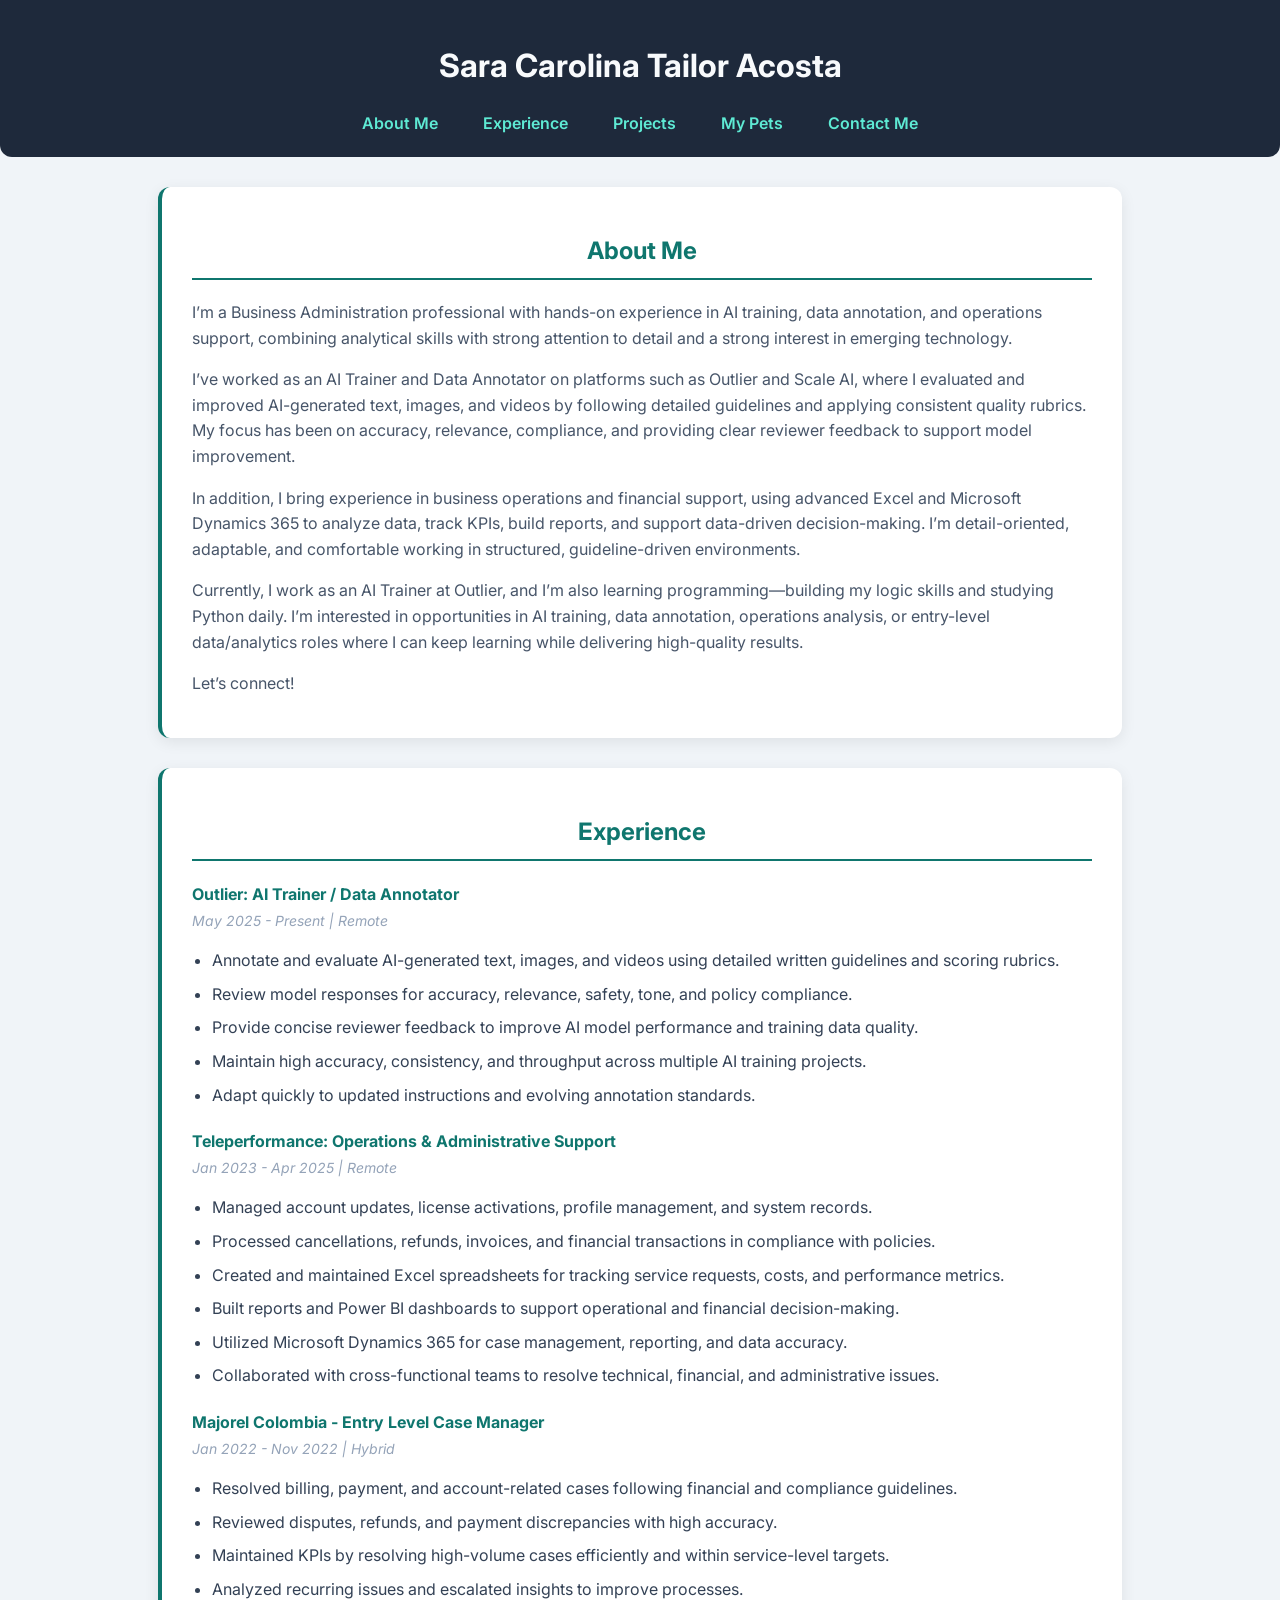
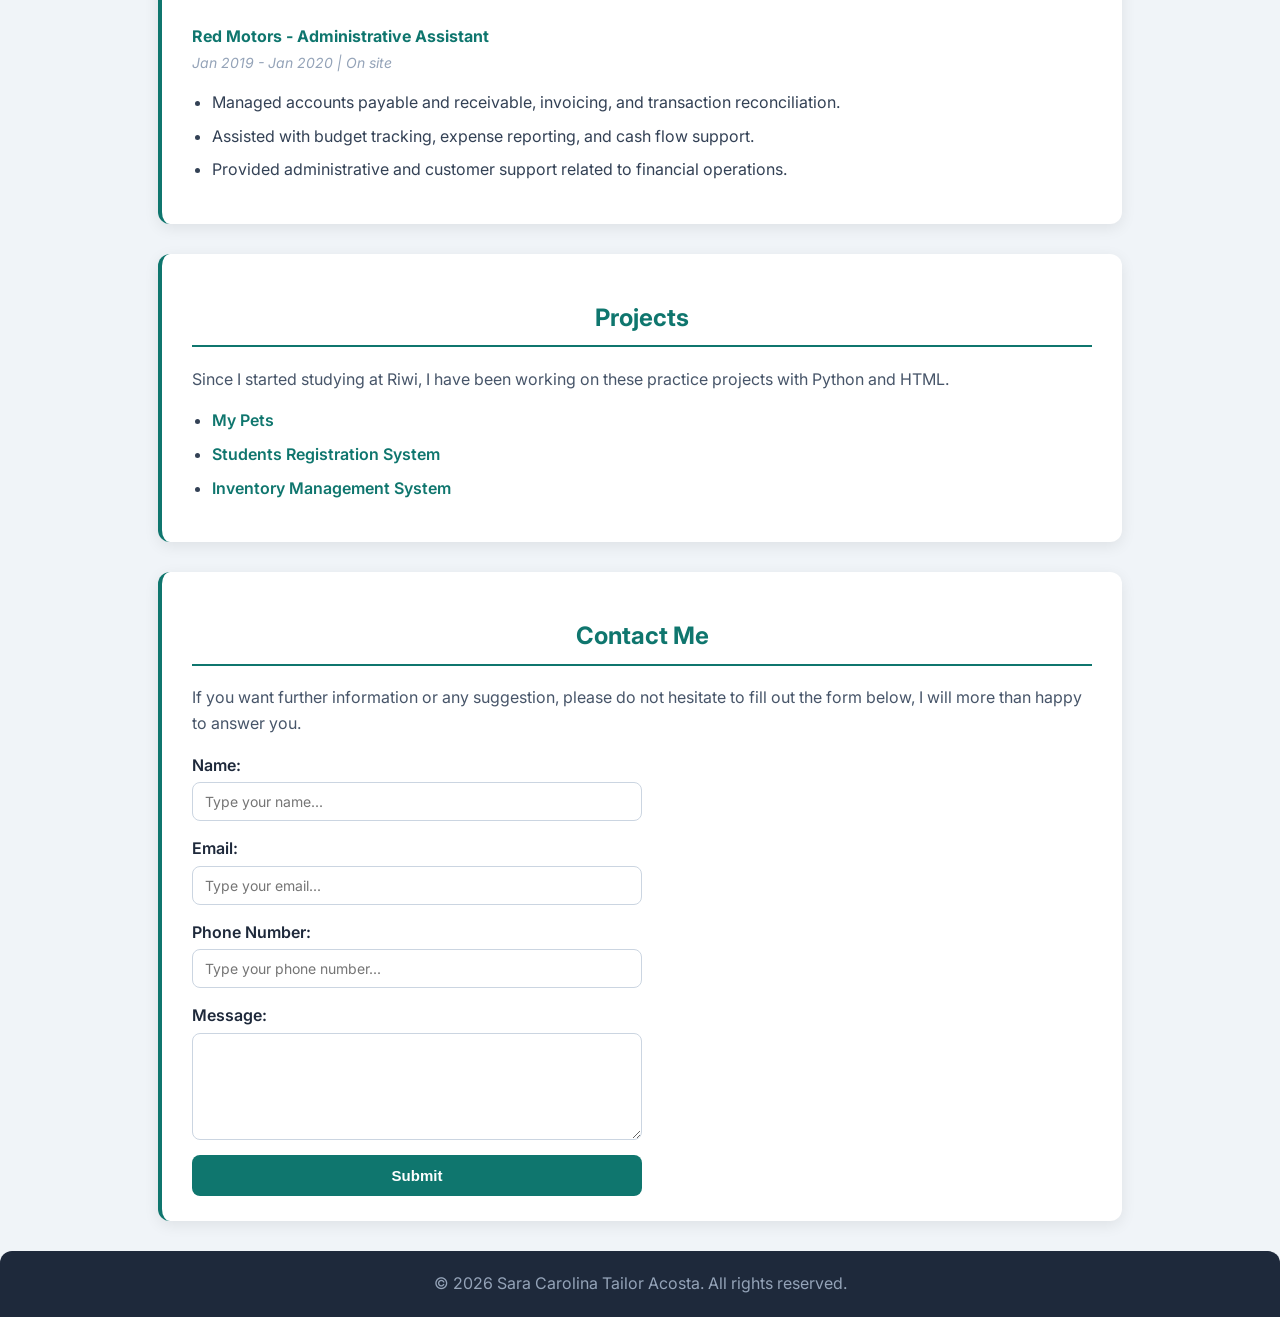
==== index.html @ bfde4bfb "Merge branch 'main' of https://github.com/SaraTailorA/portafolio" ====
<!doctype html>
<html lang="en">
  <head>
    <meta charset="UTF-8" />
    <meta name="viewport" content="width=device-width, initial-scale=1.0" />
    <title>Personal Profile</title>
    <link rel="stylesheet" href="styles.css" />
    <link rel="preconnect" href="https://fonts.googleapis.com">
<link rel="preconnect" href="https://fonts.gstatic.com" crossorigin>
<link href="https://fonts.googleapis.com/css2?family=Inter:ital,opsz,wght@0,14..32,100..900;1,14..32,100..900&display=swap" rel="stylesheet">
  </head>
  <body>
    <header>
        <h1> 
        Sara Carolina Tailor Acosta    
        </h1>
        <nav>
            <ul> 
                <li><a href="#aboutme"> About Me </a></li>
                <li><a href="#experience">Experience</a></li>
                <li><a href="#projects"> Projects </a></li>
                <li><a href="mascotas.html">My Pets</a></li>
                <li><a href="#contactme"> Contact Me </a></li>
            </ul>
        </nav>
    </header>

    <section id ="aboutme"> 
    <h2>About Me</h2>
    <p>I’m a Business Administration professional with hands-on experience in AI training, data annotation, and operations support, combining analytical skills with strong attention to detail and a strong interest in emerging technology.</p>
    <p>I’ve worked as an AI Trainer and Data Annotator on platforms such as Outlier and Scale AI, where I evaluated and improved AI-generated text, images, and videos by following detailed guidelines and applying consistent quality rubrics. My focus has been on accuracy, relevance, compliance, and providing clear reviewer feedback to support model improvement.</p>
    <p>In addition, I bring experience in business operations and financial support, using advanced Excel and Microsoft Dynamics 365 to analyze data, track KPIs, build reports, and support data-driven decision-making. I’m detail-oriented, adaptable, and comfortable working in structured, guideline-driven environments.</p>
    <p>Currently, I work as an AI Trainer at Outlier, and I’m also learning programming—building my logic skills and studying Python daily. I’m interested in opportunities in AI training, data annotation, operations analysis, or entry-level data/analytics roles where I can keep learning while delivering high-quality results.</p>
    <p>Let’s connect!</p>
    </section>

    <section id="experience"> 
        <h2>Experience</h2>
        <h4>Outlier: AI Trainer / Data Annotator</h4>
        <p class="job-date">May 2025 - Present | Remote</p>
        <ul> 
            <li>Annotate and evaluate AI-generated text, images, and videos using detailed written guidelines and scoring rubrics.</li>
            <li>Review model responses for accuracy, relevance, safety, tone, and policy compliance.</li>
            <li>Provide concise reviewer feedback to improve AI model performance and training data quality.</li>
            <li>Maintain high accuracy, consistency, and throughput across multiple AI training projects.</li>
            <li>Adapt quickly to updated instructions and evolving annotation standards.</li>
        </ul>
        <h4>Teleperformance: Operations & Administrative Support</h4>
        <p class="job-date">Jan 2023 - Apr 2025 | Remote</p>
        <ul> 
            <li>Managed account updates, license activations, profile management, and system records.</li>
            <li>Processed cancellations, refunds, invoices, and financial transactions in compliance with policies.</li>
            <li>Created and maintained Excel spreadsheets for tracking service requests, costs, and performance metrics.</li>
            <li>Built reports and Power BI dashboards to support operational and financial decision-making.</li>
            <li>Utilized Microsoft Dynamics 365 for case management, reporting, and data accuracy.</li>
            <li>Collaborated with cross-functional teams to resolve technical, financial, and administrative issues.</li>
        </ul>
        <h4>Majorel Colombia - Entry Level Case Manager</h4>
        <p class="job-date">Jan 2022 - Nov 2022 | Hybrid</p>
        <ul> 
            <li>Resolved billing, payment, and account-related cases following financial and compliance guidelines.</li>
            <li>Reviewed disputes, refunds, and payment discrepancies with high accuracy.</li>
            <li>Maintained KPIs by resolving high-volume cases efficiently and within service-level targets.</li>
            <li>Analyzed recurring issues and escalated insights to improve processes.</li>
        </ul>
         <h4>Red Motors - Administrative Assistant</h4>
        <p class="job-date">Jan 2019 - Jan 2020 | On site</p>
        <ul> 
            <li>Managed accounts payable and receivable, invoicing, and transaction reconciliation.</li>
            <li>Assisted with budget tracking, expense reporting, and cash flow support.</li>
            <li>Provided administrative and customer support related to financial operations.</li>
        </ul>
    </section>

    <section id="projects"> 
        <h2>Projects</h2>
            <p>Since I started studying at Riwi, I have been working on these practice projects with Python and HTML. </p>
        <ul> 
            <li><a href="mascotas.html"> My Pets </a></li>
            <li><a href="https://github.com/SaraTailorA/final_test" target="_blank"> Students Registration System </a></li>
            <li><a href="https://github.com/SaraTailorA/RegistroDeInventario" target="_blank"> Inventory Management System </a></li>
        </ul>
    </section>

    <section id="contactme">
        <h2>Contact Me</h2>
            <p>If you want further information or any suggestion, please do not hesitate to fill out the form below, I will more than happy to answer you.</p>
    <form>
        <label for="name">Name:</label>
        <input type="text" id="name" placeholder="Type your name...">

        <label for="email">Email:</label>
        <input type="email" id="email" placeholder="Type your email...">

        <label for="phone">Phone Number:</label>
        <input type="number" id="phone" placeholder="Type your phone number...">

        <label for="message">Message:</label>
        <textarea id="message" rows="5"></textarea>

        <button type="submit">Submit</button>
        
    </form>

    </section>
    
    <footer>
        <p>© 2026 Sara Carolina Tailor Acosta. All rights reserved.</p>
    </footer>
</body>
</html>
---- styles.css ----
.inter-font {
  font-family: "Inter", sans-serif;
  font-optical-sizing: auto;
  font-weight: 100;
  font-style: normal;
}

body {
    font-family: 'Inter', 'Segoe UI', Tahoma, Geneva, Verdana, sans-serif;
    line-height: 1.6;
    margin: 0;
    padding: 0; /* Cambiamos a 0 para que el header ocupe todo el ancho */
    background-color: #F0F4F8; /* Gris azulado suave, más profesional que #f9f9f9 */
    color: #334155; /* Color de texto base: gris oscuro elegante */
}

h1 {
    color: #1E293B; /* Azul muy oscuro, casi negro: elegante */
    text-align: center;
    margin: 0;
    padding: 20px 0;
}

h2 {
    color: #0F766E; /* Verde azulado (teal) profesional */
    border-bottom: 2px solid #0F766E;
    padding-bottom: 8px;
}

h3 {
    color: #1E293B;
    text-align: center;
}

p {
    color: #475569; /* Gris medio: legible y no tan intenso */
}

header {
    background-color: #1E293B; /* Fondo oscuro para el header */
    padding: 20px;
    margin-bottom: 30px;
    border-radius: 0 0 12px 12px; /* Solo esquinas inferiores redondeadas */
}

header h1 {
    color: #F8FAFC; /* Texto blanco sobre fondo oscuro */
}

nav ul {
    list-style: none;
    padding: 0;
    margin: 0;
    display: flex;
    justify-content: center;
    gap: 25px;
}

nav a {
    text-decoration: none;
    color: #5EEAD4; /* Verde agua claro: contrasta bien con fondo oscuro */
    font-weight: 600;
    padding: 5px 10px;
    border-radius: 5px;
    transition: all 0.3s ease; /* Transición suave en hover */
}

/* Efecto Hover en enlaces del menú */
nav a:hover {
    color: #F0FDFA; /* Casi blanco */
    background-color: #0F766E; /* Fondo teal al hacer hover */
    text-decoration: none;
}

section {
    margin: 0 auto 30px auto; /* Centrado horizontal con margen inferior */
    max-width: 900px; /* Ancho máximo para mejor lectura */
    padding: 25px 30px;
    background: #FFFFFF;
    border-radius: 12px;
    box-shadow: 0 4px 15px rgba(0, 0, 0, 0.08); /* Sombra más profesional */
    border-left: 4px solid #0F766E; /* Línea lateral decorativa */
}

section a {
    color: #0F766E;
    text-decoration: none;
    font-weight: 600;
    transition: color 0.3s ease;
}

section a:hover {
    color: #134E4A; /* Versión más oscura del teal */
    text-decoration: underline;
}

section ul {
    padding-left: 20px;
}

section ul li {
    margin-bottom: 8px;
}


.gallery {
    display: flex;          /* Activa flexbox en el contenedor */
    flex-wrap: nowrap;        /* Permite que las tarjetas salten de línea si no caben */
    justify-content: center; /* Centra las tarjetas horizontalmente */
    gap: 20px;              /* Espacio entre cada tarjeta */
    border-left: 4px solid #0F766E;
}

h2 {
    text-align: center;
}

.pet-card {
    border: 1px solid #E2E8F0;
    padding: 20px;
    border-radius: 12px;
    background-color: #F8FAFC;
    transition: transform 0.2s ease;
}

/* Efecto hover en tarjetas de mascotas (opcional pero bonito) */
.pet-card:hover {
    transform: translateY(-3px); /* Se "eleva" ligeramente */
    box-shadow: 0 6px 20px rgba(0, 0, 0, 0.12);
}

.pet-card img {
    width: 100%;
    max-width: 500px;
    height: auto;
    border-radius: 12px;
    box-shadow: 0 4px 12px rgba(0, 0, 0, 0.15); /* Sombra más definida */
    display: block;
    margin: 10px auto 15px auto;
}

form {
    display: flex;
    flex-direction: column;
    max-width: 450px;
}

label {
    font-weight: 600;
    margin-bottom: 4px;
    color: #1E293B;
}

input, textarea {
    margin-bottom: 15px;
    padding: 10px 12px;
    border-radius: 8px;
    border: 1px solid #CBD5E1; /* Borde gris medio */
    font-family: inherit;
    font-size: 14px;
    transition: border-color 0.3s ease;
}

/* Efecto cuando el usuario hace clic en un campo */
input:focus, textarea:focus {
    outline: none;
    border-color: #0F766E; /* Borde teal al enfocar */
    box-shadow: 0 0 0 3px rgba(15, 118, 110, 0.15); /* Resplandor suave */
}

button {
    padding: 12px;
    border-radius: 8px;
    border: none;
    background-color: #0F766E; /* Teal profesional */
    color: #FFFFFF;
    font-weight: 600;
    font-size: 15px;
    cursor: pointer;
    transition: background-color 0.3s ease;
}

button:hover {
    background-color: #134E4A; /* Teal más oscuro en hover */
}

footer {
    text-align: center;
    padding: 20px;
    margin-top: 30px;
    background-color: #1E293B;
    border-radius: 12px 12px 0 0;
}

footer p {
    color: #94A3B8; /* Gris claro sobre fondo oscuro */
    margin: 0;
}

footer a {
    color: #5EEAD4;
    text-decoration: none;
    font-weight: 600;
    transition: color 0.3s ease;
}

footer a:hover {
    color: #F0FDFA;
}

.job-date {
    color: #94A3B8;          /* Gris claro */
    font-size: 14px;
    font-style: italic;
    margin: 2px 0 10px 0;   /* Poco espacio arriba, más abajo */
}
/* Títulos de puestos de trabajo */
section h4 {
    color: #0F766E;
    margin-bottom: 2px;      /* Reduce espacio entre título y fecha */
}
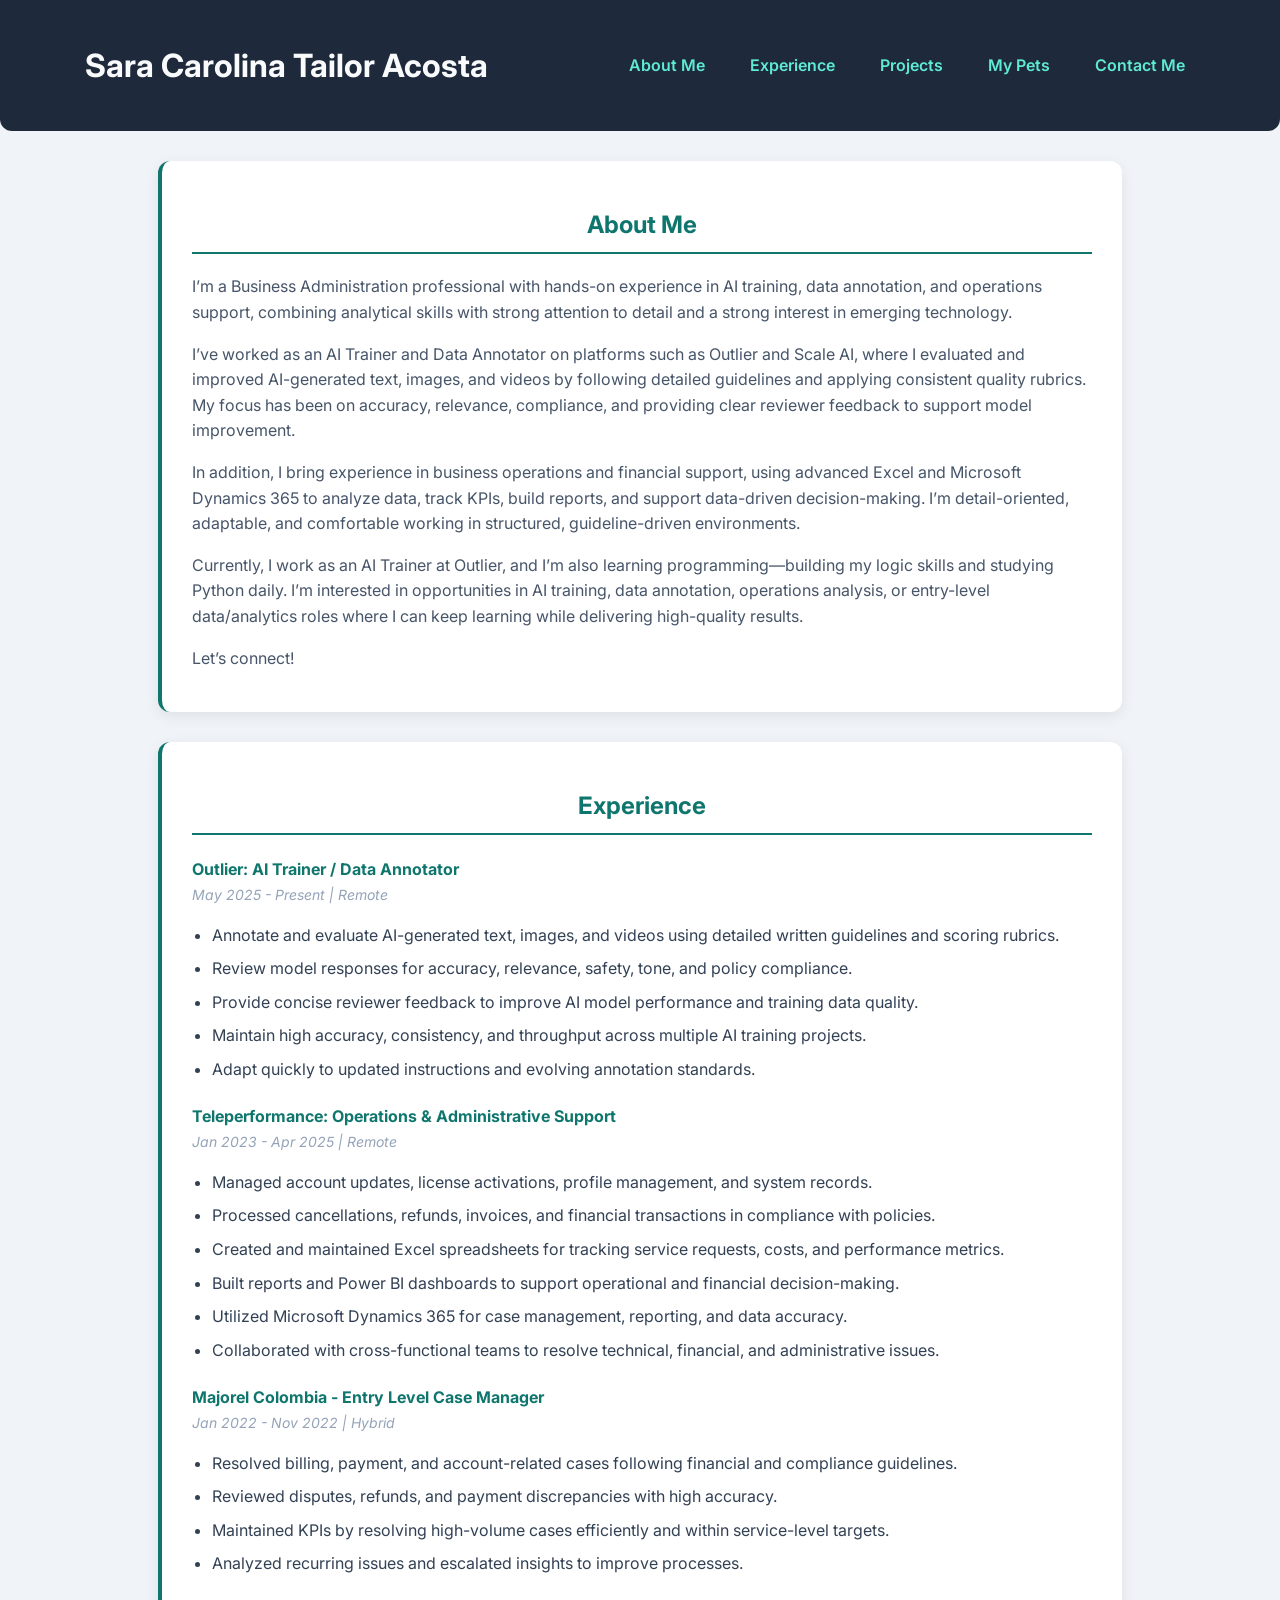
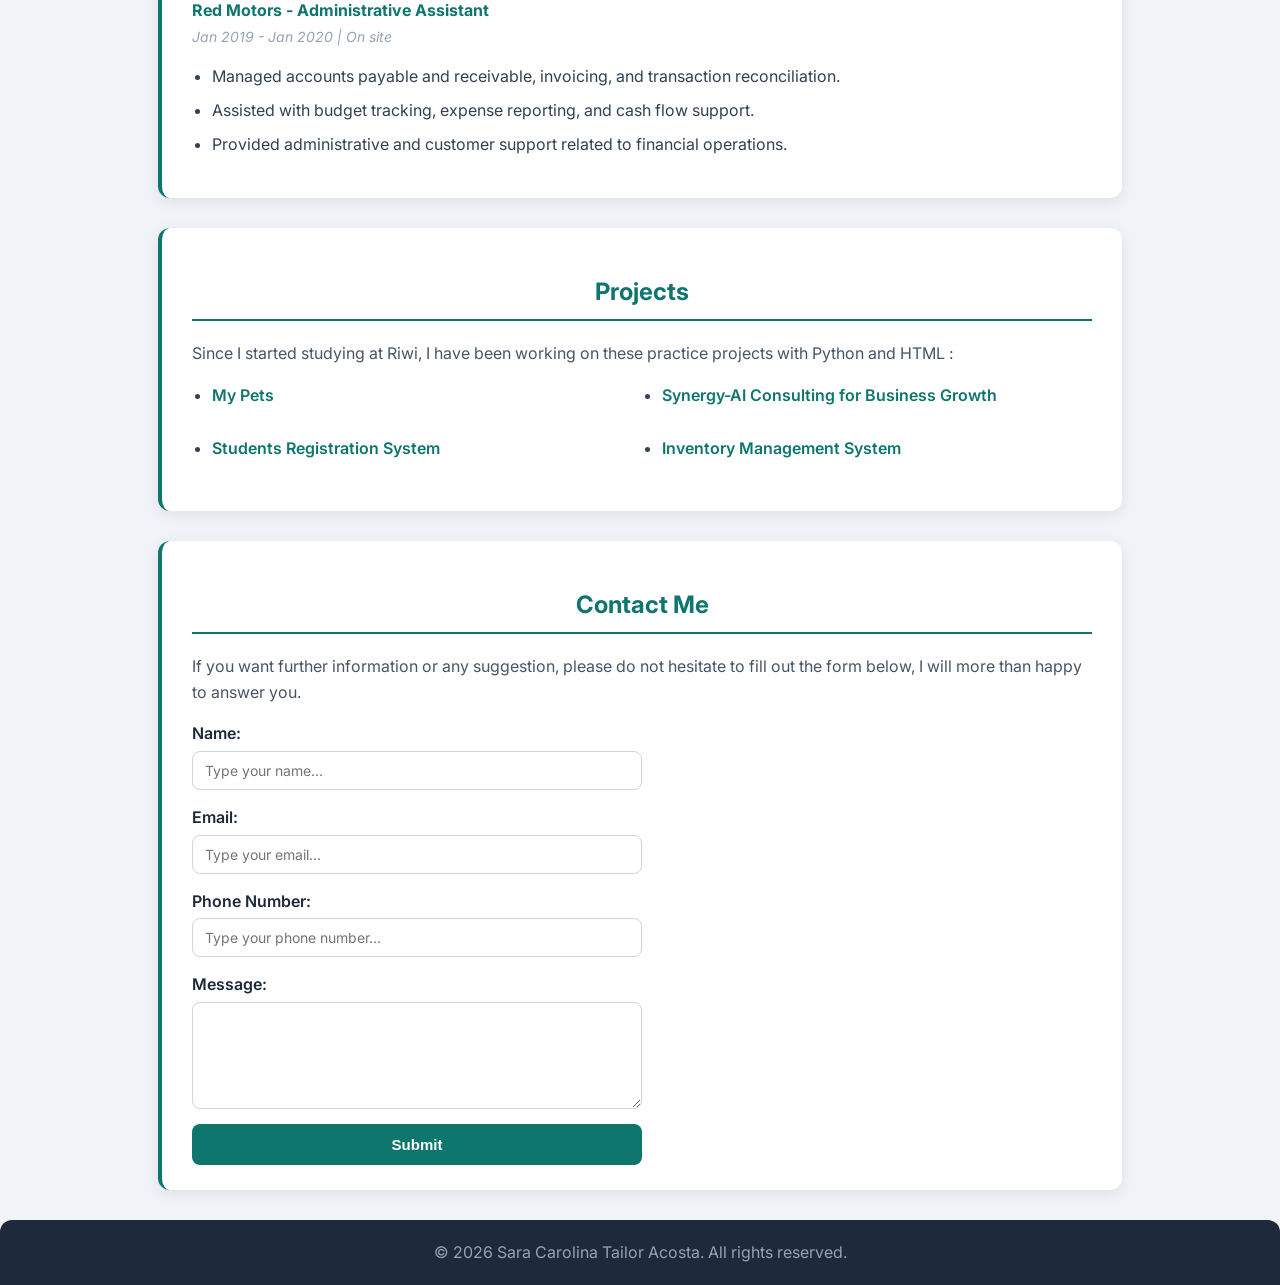
==== commit 083bb0cd: "update code week 2" ====
--- a/index.html
+++ b/index.html
@@ -74,9 +74,10 @@
 
     <section id="projects"> 
         <h2>Projects</h2>
-            <p>Since I started studying at Riwi, I have been working on these practice projects with Python and HTML. </p>
+            <p>Since I started studying at Riwi, I have been working on these practice projects with Python and HTML : </p>
         <ul> 
             <li><a href="mascotas.html"> My Pets </a></li>
+            <li><a href="https://github.com/SaraTailorA/Synergy-AI" target="_blank"> Synergy-AI Consulting for Business Growth </a></li>
             <li><a href="https://github.com/SaraTailorA/final_test" target="_blank"> Students Registration System </a></li>
             <li><a href="https://github.com/SaraTailorA/RegistroDeInventario" target="_blank"> Inventory Management System </a></li>
         </ul>
--- a/styles.css
+++ b/styles.css
@@ -11,19 +11,19 @@
     line-height: 1.6;
     margin: 0;
     padding: 0; /* Cambiamos a 0 para que el header ocupe todo el ancho */
-    background-color: #F0F4F8; /* Gris azulado suave, más profesional que #f9f9f9 */
-    color: #334155; /* Color de texto base: gris oscuro elegante */
+    background-color: #F0F4F8; 
+    color: #334155; 
 }
 
 h1 {
-    color: #1E293B; /* Azul muy oscuro, casi negro: elegante */
+    color: #1E293B; 
     text-align: center;
     margin: 0;
     padding: 20px 0;
 }
 
 h2 {
-    color: #0F766E; /* Verde azulado (teal) profesional */
+    color: #0F766E; 
     border-bottom: 2px solid #0F766E;
     padding-bottom: 8px;
 }
@@ -34,18 +34,23 @@
 }
 
 p {
-    color: #475569; /* Gris medio: legible y no tan intenso */
+    color: #475569;
 }
 
 header {
-    background-color: #1E293B; /* Fondo oscuro para el header */
+    background-color: #1E293B; 
     padding: 20px;
     margin-bottom: 30px;
-    border-radius: 0 0 12px 12px; /* Solo esquinas inferiores redondeadas */
+    border-radius: 0 0 12px 12px;
+    display:flex;
+    align-items: center;
+    justify-content: space-around;
+    position:sticky;
+    top:0
 }
 
 header h1 {
-    color: #F8FAFC; /* Texto blanco sobre fondo oscuro */
+    color: #F8FAFC; 
 }
 
 nav ul {
@@ -59,23 +64,23 @@
 
 nav a {
     text-decoration: none;
-    color: #5EEAD4; /* Verde agua claro: contrasta bien con fondo oscuro */
+    color: #5EEAD4; 
     font-weight: 600;
     padding: 5px 10px;
     border-radius: 5px;
-    transition: all 0.3s ease; /* Transición suave en hover */
+    transition: all 0.3s ease;
 }
 
 /* Efecto Hover en enlaces del menú */
 nav a:hover {
-    color: #F0FDFA; /* Casi blanco */
-    background-color: #0F766E; /* Fondo teal al hacer hover */
+    color: #F0FDFA; 
+    background-color: #0F766E; 
     text-decoration: none;
 }
 
 section {
     margin: 0 auto 30px auto; /* Centrado horizontal con margen inferior */
-    max-width: 900px; /* Ancho máximo para mejor lectura */
+    max-width: 900px; 
     padding: 25px 30px;
     background: #FFFFFF;
     border-radius: 12px;
@@ -83,6 +88,11 @@
     border-left: 4px solid #0F766E; /* Línea lateral decorativa */
 }
 
+#projects ul {
+    display: grid;
+    grid-template-columns: repeat(auto-fit, minmax(300px, 1fr));
+    gap: 20px;
+}
 section a {
     color: #0F766E;
     text-decoration: none;
@@ -110,6 +120,8 @@
     justify-content: center; /* Centra las tarjetas horizontalmente */
     gap: 20px;              /* Espacio entre cada tarjeta */
     border-left: 4px solid #0F766E;
+    display: grid;
+    grid-template-columns: repeat(3, 1fr);
 }
 
 h2 {
@@ -134,6 +146,7 @@
     width: 100%;
     max-width: 500px;
     height: auto;
+    aspect-ratio: 1/1;
     border-radius: 12px;
     box-shadow: 0 4px 12px rgba(0, 0, 0, 0.15); /* Sombra más definida */
     display: block;
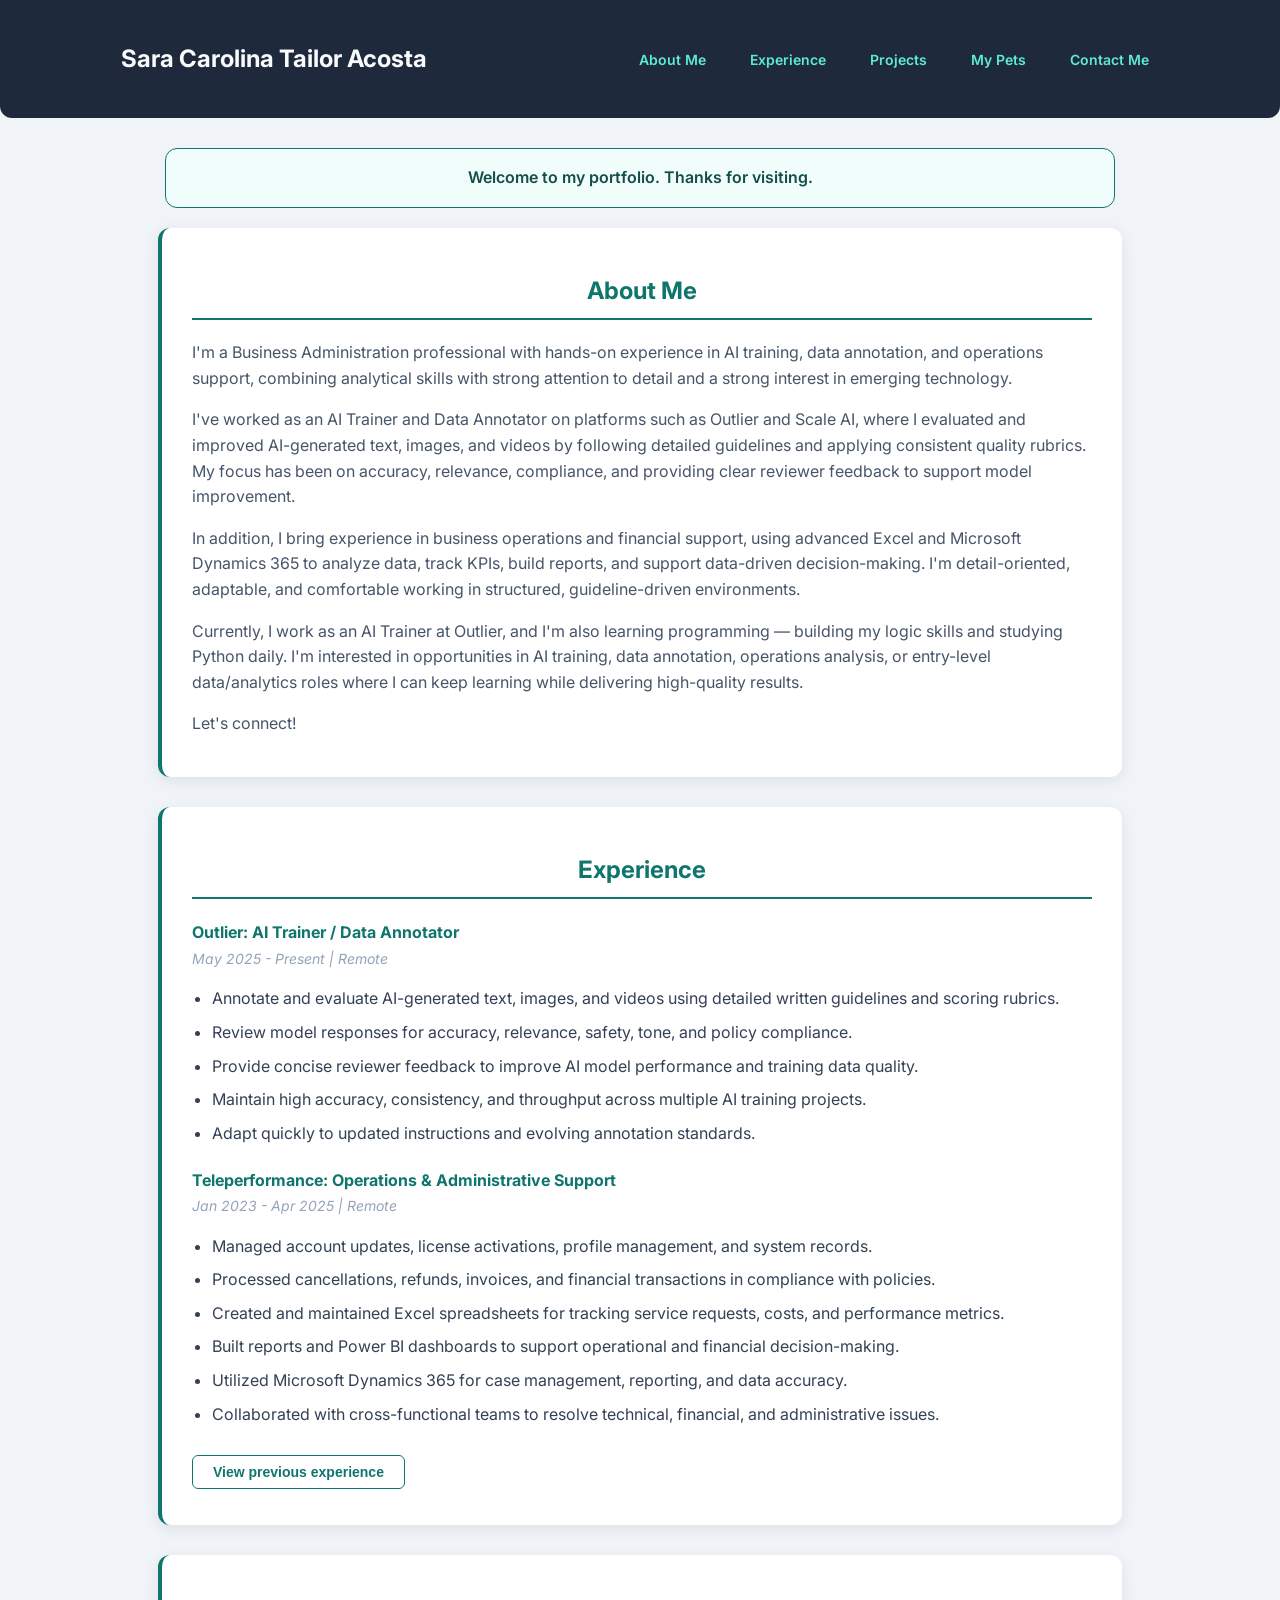
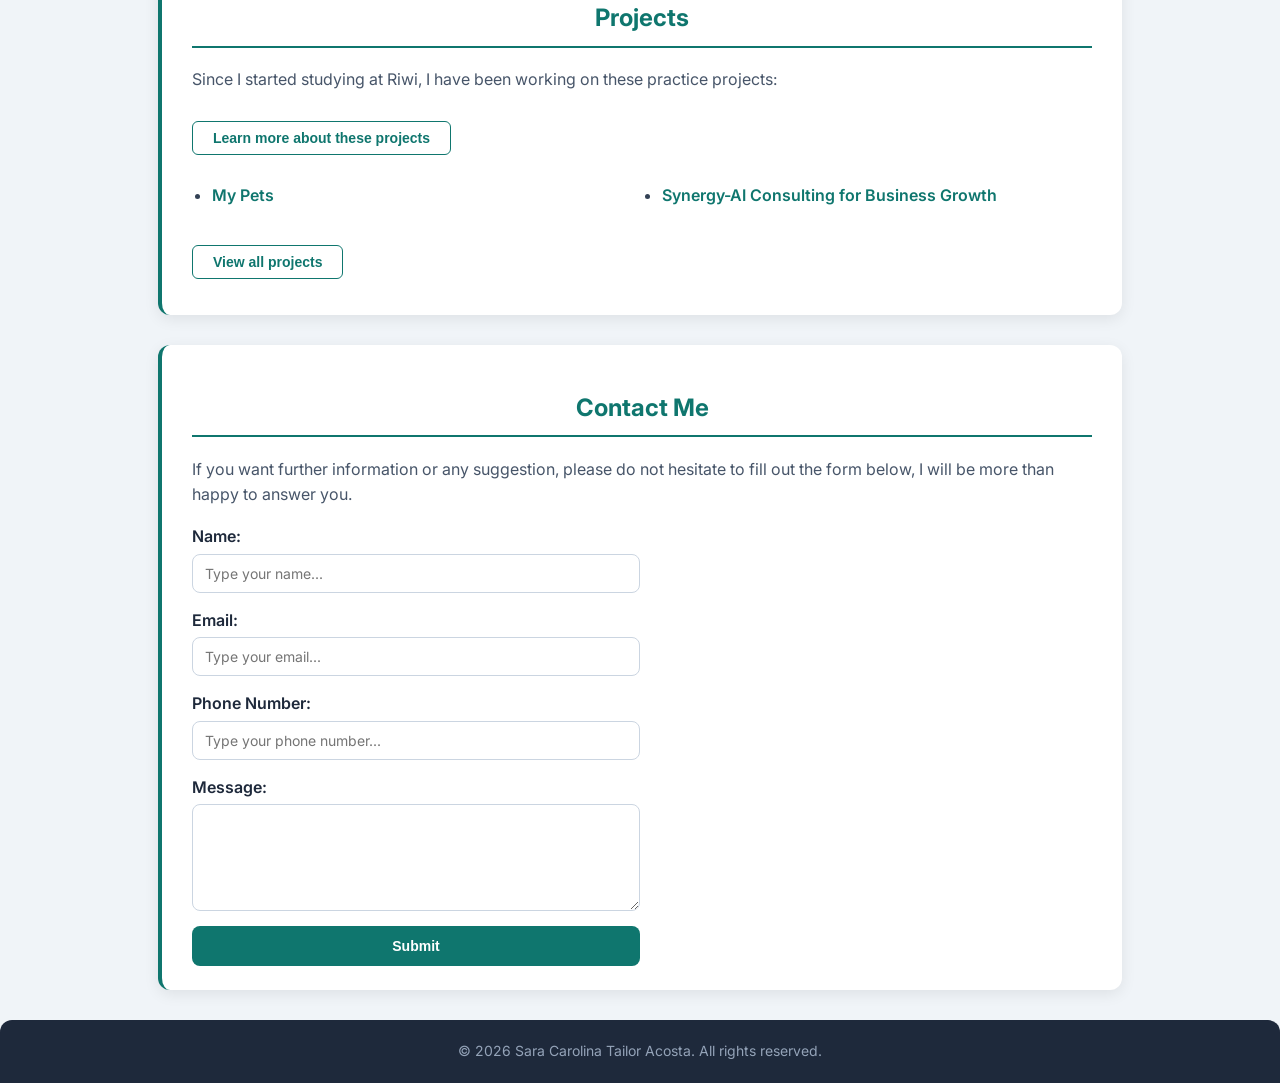
==== commit 48e3a2cd: "update week3" ====
--- a/index.html
+++ b/index.html
@@ -5,108 +5,243 @@
     <meta name="viewport" content="width=device-width, initial-scale=1.0" />
     <title>Personal Profile</title>
     <link rel="stylesheet" href="styles.css" />
-    <link rel="preconnect" href="https://fonts.googleapis.com">
-<link rel="preconnect" href="https://fonts.gstatic.com" crossorigin>
-<link href="https://fonts.googleapis.com/css2?family=Inter:ital,opsz,wght@0,14..32,100..900;1,14..32,100..900&display=swap" rel="stylesheet">
+    <link rel="preconnect" href="https://fonts.googleapis.com" />
+    <link rel="preconnect" href="https://fonts.gstatic.com" crossorigin />
+    <link
+      href="https://fonts.googleapis.com/css2?family=Inter:ital,opsz,wght@0,14..32,100..900;1,14..32,100..900&display=swap"
+      rel="stylesheet"
+    />
   </head>
   <body>
     <header>
-        <h1> 
-        Sara Carolina Tailor Acosta    
-        </h1>
-        <nav>
-            <ul> 
-                <li><a href="#aboutme"> About Me </a></li>
-                <li><a href="#experience">Experience</a></li>
-                <li><a href="#projects"> Projects </a></li>
-                <li><a href="mascotas.html">My Pets</a></li>
-                <li><a href="#contactme"> Contact Me </a></li>
-            </ul>
-        </nav>
+      <h1>Sara Carolina Tailor Acosta</h1>
+      <nav>
+        <ul>
+          <li><a href="#aboutme">About Me</a></li>
+          <li><a href="#experience">Experience</a></li>
+          <li><a href="#projects">Projects</a></li>
+          <li><a href="mascotas.html">My Pets</a></li>
+          <li><a href="#contactme">Contact Me</a></li>
+        </ul>
+      </nav>
     </header>
 
-    <section id ="aboutme"> 
-    <h2>About Me</h2>
-    <p>I’m a Business Administration professional with hands-on experience in AI training, data annotation, and operations support, combining analytical skills with strong attention to detail and a strong interest in emerging technology.</p>
-    <p>I’ve worked as an AI Trainer and Data Annotator on platforms such as Outlier and Scale AI, where I evaluated and improved AI-generated text, images, and videos by following detailed guidelines and applying consistent quality rubrics. My focus has been on accuracy, relevance, compliance, and providing clear reviewer feedback to support model improvement.</p>
-    <p>In addition, I bring experience in business operations and financial support, using advanced Excel and Microsoft Dynamics 365 to analyze data, track KPIs, build reports, and support data-driven decision-making. I’m detail-oriented, adaptable, and comfortable working in structured, guideline-driven environments.</p>
-    <p>Currently, I work as an AI Trainer at Outlier, and I’m also learning programming—building my logic skills and studying Python daily. I’m interested in opportunities in AI training, data annotation, operations analysis, or entry-level data/analytics roles where I can keep learning while delivering high-quality results.</p>
-    <p>Let’s connect!</p>
-    </section>
-
-    <section id="experience"> 
-        <h2>Experience</h2>
-        <h4>Outlier: AI Trainer / Data Annotator</h4>
-        <p class="job-date">May 2025 - Present | Remote</p>
-        <ul> 
-            <li>Annotate and evaluate AI-generated text, images, and videos using detailed written guidelines and scoring rubrics.</li>
-            <li>Review model responses for accuracy, relevance, safety, tone, and policy compliance.</li>
-            <li>Provide concise reviewer feedback to improve AI model performance and training data quality.</li>
-            <li>Maintain high accuracy, consistency, and throughput across multiple AI training projects.</li>
-            <li>Adapt quickly to updated instructions and evolving annotation standards.</li>
-        </ul>
-        <h4>Teleperformance: Operations & Administrative Support</h4>
-        <p class="job-date">Jan 2023 - Apr 2025 | Remote</p>
-        <ul> 
-            <li>Managed account updates, license activations, profile management, and system records.</li>
-            <li>Processed cancellations, refunds, invoices, and financial transactions in compliance with policies.</li>
-            <li>Created and maintained Excel spreadsheets for tracking service requests, costs, and performance metrics.</li>
-            <li>Built reports and Power BI dashboards to support operational and financial decision-making.</li>
-            <li>Utilized Microsoft Dynamics 365 for case management, reporting, and data accuracy.</li>
-            <li>Collaborated with cross-functional teams to resolve technical, financial, and administrative issues.</li>
-        </ul>
+    <div id="welcome-msg"></div>
+
+    <section id="aboutme">
+      <h2>About Me</h2>
+      <p>
+        I'm a Business Administration professional with hands-on experience in
+        AI training, data annotation, and operations support, combining
+        analytical skills with strong attention to detail and a strong interest
+        in emerging technology.
+      </p>
+      <p>
+        I've worked as an AI Trainer and Data Annotator on platforms such as
+        Outlier and Scale AI, where I evaluated and improved AI-generated text,
+        images, and videos by following detailed guidelines and applying
+        consistent quality rubrics. My focus has been on accuracy, relevance,
+        compliance, and providing clear reviewer feedback to support model
+        improvement.
+      </p>
+      <p>
+        In addition, I bring experience in business operations and financial
+        support, using advanced Excel and Microsoft Dynamics 365 to analyze
+        data, track KPIs, build reports, and support data-driven
+        decision-making. I'm detail-oriented, adaptable, and comfortable
+        working in structured, guideline-driven environments.
+      </p>
+      <p>
+        Currently, I work as an AI Trainer at Outlier, and I'm also learning
+        programming — building my logic skills and studying Python daily. I'm
+        interested in opportunities in AI training, data annotation, operations
+        analysis, or entry-level data/analytics roles where I can keep learning
+        while delivering high-quality results.
+      </p>
+      <p>Let's connect!</p>
+    </section>
+
+    <section id="experience">
+      <h2>Experience</h2>
+
+      <h4>Outlier: AI Trainer / Data Annotator</h4>
+      <p class="job-date">May 2025 - Present | Remote</p>
+      <ul>
+        <li>
+          Annotate and evaluate AI-generated text, images, and videos using
+          detailed written guidelines and scoring rubrics.
+        </li>
+        <li>
+          Review model responses for accuracy, relevance, safety, tone, and
+          policy compliance.
+        </li>
+        <li>
+          Provide concise reviewer feedback to improve AI model performance and
+          training data quality.
+        </li>
+        <li>
+          Maintain high accuracy, consistency, and throughput across multiple AI
+          training projects.
+        </li>
+        <li>
+          Adapt quickly to updated instructions and evolving annotation
+          standards.
+        </li>
+      </ul>
+
+      <h4>Teleperformance: Operations & Administrative Support</h4>
+      <p class="job-date">Jan 2023 - Apr 2025 | Remote</p>
+      <ul>
+        <li>
+          Managed account updates, license activations, profile management, and
+          system records.
+        </li>
+        <li>
+          Processed cancellations, refunds, invoices, and financial transactions
+          in compliance with policies.
+        </li>
+        <li>
+          Created and maintained Excel spreadsheets for tracking service
+          requests, costs, and performance metrics.
+        </li>
+        <li>
+          Built reports and Power BI dashboards to support operational and
+          financial decision-making.
+        </li>
+        <li>
+          Utilized Microsoft Dynamics 365 for case management, reporting, and
+          data accuracy.
+        </li>
+        <li>
+          Collaborated with cross-functional teams to resolve technical,
+          financial, and administrative issues.
+        </li>
+      </ul>
+
+      <div id="previous-experience" class="hidden">
         <h4>Majorel Colombia - Entry Level Case Manager</h4>
         <p class="job-date">Jan 2022 - Nov 2022 | Hybrid</p>
-        <ul> 
-            <li>Resolved billing, payment, and account-related cases following financial and compliance guidelines.</li>
-            <li>Reviewed disputes, refunds, and payment discrepancies with high accuracy.</li>
-            <li>Maintained KPIs by resolving high-volume cases efficiently and within service-level targets.</li>
-            <li>Analyzed recurring issues and escalated insights to improve processes.</li>
+        <ul>
+          <li>
+            Resolved billing, payment, and account-related cases following
+            financial and compliance guidelines.
+          </li>
+          <li>
+            Reviewed disputes, refunds, and payment discrepancies with high
+            accuracy.
+          </li>
+          <li>
+            Maintained KPIs by resolving high-volume cases efficiently and
+            within service-level targets.
+          </li>
+          <li>
+            Analyzed recurring issues and escalated insights to improve
+            processes.
+          </li>
         </ul>
-         <h4>Red Motors - Administrative Assistant</h4>
+
+        <h4>Red Motors - Administrative Assistant</h4>
         <p class="job-date">Jan 2019 - Jan 2020 | On site</p>
-        <ul> 
-            <li>Managed accounts payable and receivable, invoicing, and transaction reconciliation.</li>
-            <li>Assisted with budget tracking, expense reporting, and cash flow support.</li>
-            <li>Provided administrative and customer support related to financial operations.</li>
+        <ul>
+          <li>
+            Managed accounts payable and receivable, invoicing, and transaction
+            reconciliation.
+          </li>
+          <li>
+            Assisted with budget tracking, expense reporting, and cash flow
+            support.
+          </li>
+          <li>
+            Provided administrative and customer support related to financial
+            operations.
+          </li>
         </ul>
-    </section>
-
-    <section id="projects"> 
-        <h2>Projects</h2>
-            <p>Since I started studying at Riwi, I have been working on these practice projects with Python and HTML : </p>
-        <ul> 
-            <li><a href="mascotas.html"> My Pets </a></li>
-            <li><a href="https://github.com/SaraTailorA/Synergy-AI" target="_blank"> Synergy-AI Consulting for Business Growth </a></li>
-            <li><a href="https://github.com/SaraTailorA/final_test" target="_blank"> Students Registration System </a></li>
-            <li><a href="https://github.com/SaraTailorA/RegistroDeInventario" target="_blank"> Inventory Management System </a></li>
-        </ul>
+      </div>
+
+      <button id="toggle-experience-btn" class="btn-secondary" type="button">
+        View previous experience
+      </button>
+    </section>
+
+    <section id="projects">
+      <h2>Projects</h2>
+
+      <p id="projects-description">
+        Since I started studying at Riwi, I have been working on these practice
+        projects:
+      </p>
+      <button id="toggle-description-btn" class="btn-secondary" type="button">
+        Learn more about these projects
+      </button>
+
+      <ul>
+        <li><a href="mascotas.html">My Pets</a></li>
+        <li>
+          <a
+            href="https://github.com/SaraTailorA/Synergy-AI"
+            target="_blank"
+          >
+            Synergy-AI Consulting for Business Growth
+          </a>
+        </li>
+
+        <div id="more-projects" class="hidden">
+          <li>
+            <a
+              href="https://github.com/SaraTailorA/final_test"
+              target="_blank"
+            >
+              Students Registration System
+            </a>
+          </li>
+          <li>
+            <a
+              href="https://github.com/SaraTailorA/RegistroDeInventario"
+              target="_blank"
+            >
+              Inventory Management System
+            </a>
+          </li>
+        </div>
+      </ul>
+
+      <button id="toggle-projects-btn" class="btn-secondary" type="button">
+        View all projects
+      </button>
     </section>
 
     <section id="contactme">
-        <h2>Contact Me</h2>
-            <p>If you want further information or any suggestion, please do not hesitate to fill out the form below, I will more than happy to answer you.</p>
-    <form>
+      <h2>Contact Me</h2>
+      <p>
+        If you want further information or any suggestion, please do not
+        hesitate to fill out the form below, I will be more than happy to
+        answer you.
+      </p>
+      <form>
         <label for="name">Name:</label>
-        <input type="text" id="name" placeholder="Type your name...">
+        <input type="text" id="name" placeholder="Type your name..." />
 
         <label for="email">Email:</label>
-        <input type="email" id="email" placeholder="Type your email...">
+        <input type="email" id="email" placeholder="Type your email..." />
 
         <label for="phone">Phone Number:</label>
-        <input type="number" id="phone" placeholder="Type your phone number...">
+        <input
+          type="number"
+          id="phone"
+          placeholder="Type your phone number..."
+        />
 
         <label for="message">Message:</label>
         <textarea id="message" rows="5"></textarea>
 
         <button type="submit">Submit</button>
-        
-    </form>
-
-    </section>
-    
+      </form>
+    </section>
+
     <footer>
-        <p>© 2026 Sara Carolina Tailor Acosta. All rights reserved.</p>
+      <p>© 2026 Sara Carolina Tailor Acosta. All rights reserved.</p>
     </footer>
-</body>
-</html>
+
+    <script src="script.js"></script>
+  </body>
+</html>
--- a/styles.css
+++ b/styles.css
@@ -1,235 +1,342 @@
-
-.inter-font {
-  font-family: "Inter", sans-serif;
-  font-optical-sizing: auto;
-  font-weight: 100;
-  font-style: normal;
+:root {
+  --color-primary: #0F766E;
+  --color-primary-dark: #134E4A;
+  --color-primary-light: #5EEAD4;
+  --color-primary-bg: #F0FDFA;
+
+  --color-dark: #1E293B;
+  --color-text: #334155;
+  --color-text-light: #475569;
+  --color-muted: #94A3B8;
+  --color-border: #CBD5E1;
+  --color-border-light: #E2E8F0;
+  --color-bg: #F0F4F8;
+  --color-card: #F8FAFC;
+  --color-white: #FFFFFF;
+
+  --font-family: 'Inter', 'Segoe UI', Tahoma, Geneva, Verdana, sans-serif;
+  --font-size-base: 1rem;
+  --font-size-sm: 0.875rem;
+  --font-size-lg: 1.125rem;
+  --font-size-xl: 1.5rem;
+  --font-size-2xl: 2rem;
+
+  --radius: 12px;
+  --shadow: 0 4px 15px rgba(0, 0, 0, 0.08);
+  --shadow-hover: 0 6px 20px rgba(0, 0, 0, 0.12);
+  --transition: 0.3s ease;
 }
 
 body {
-    font-family: 'Inter', 'Segoe UI', Tahoma, Geneva, Verdana, sans-serif;
-    line-height: 1.6;
-    margin: 0;
-    padding: 0; /* Cambiamos a 0 para que el header ocupe todo el ancho */
-    background-color: #F0F4F8; 
-    color: #334155; 
+  font-family: var(--font-family);
+  font-size: var(--font-size-base);
+  line-height: 1.6;
+  margin: 0;
+  padding: 0;
+  background-color: var(--color-bg);
+  color: var(--color-text);
 }
 
 h1 {
-    color: #1E293B; 
+  color: var(--color-dark);
+  text-align: center;
+  margin: 0;
+  padding: 1.25rem 0;
+  font-size: var(--font-size-2xl);
+}
+
+h2 {
+  color: var(--color-primary);
+  border-bottom: 2px solid var(--color-primary);
+  padding-bottom: 0.5rem;
+  text-align: center;
+  font-size: var(--font-size-xl);
+}
+
+h3 {
+  color: var(--color-dark);
+  text-align: center;
+  font-size: var(--font-size-lg);
+}
+
+p {
+  color: var(--color-text-light);
+  font-size: var(--font-size-base);
+}
+
+header {
+  background-color: var(--color-dark);
+  padding: 1.25rem;
+  margin-bottom: 1.875rem;
+  border-radius: 0 0 var(--radius) var(--radius);
+  display: flex;
+  align-items: center;
+  justify-content: space-around;
+  position: sticky;
+  top: 0;
+  z-index: 1000;
+}
+
+header h1 {
+  color: var(--color-card);
+  font-size: var(--font-size-xl);
+}
+
+nav ul {
+  list-style: none;
+  padding: 0;
+  margin: 0;
+  display: flex;
+  justify-content: center;
+  gap: 1.5rem;
+}
+
+nav a {
+  text-decoration: none;
+  color: var(--color-primary-light);
+  font-weight: 600;
+  padding: 0.3rem 0.625rem;
+  border-radius: 5px;
+  transition: all var(--transition);
+  font-size: var(--font-size-sm);
+}
+
+nav a:hover {
+  color: var(--color-primary-bg);
+  background-color: var(--color-primary);
+}
+
+section {
+  margin: 0 auto 1.875rem auto;
+  max-width: 56.25rem;
+  padding: 1.5rem 1.875rem;
+  background: var(--color-white);
+  border-radius: var(--radius);
+  box-shadow: var(--shadow);
+  border-left: 4px solid var(--color-primary);
+}
+
+section a {
+  color: var(--color-primary);
+  text-decoration: none;
+  font-weight: 600;
+  transition: color var(--transition);
+}
+
+section a:hover {
+  color: var(--color-primary-dark);
+  text-decoration: underline;
+}
+
+section ul {
+  padding-left: 1.25rem;
+}
+
+section ul li {
+  margin-bottom: 0.5rem;
+  font-size: var(--font-size-base);
+}
+
+section h4 {
+  color: var(--color-primary);
+  margin-bottom: 0.125rem;
+}
+
+#projects ul {
+  display: grid;
+  grid-template-columns: repeat(2, 1fr);
+  gap: 1.25rem;
+}
+
+.gallery {
+  display: grid;
+  grid-template-columns: repeat(3, 1fr);
+  gap: 1.25rem;
+  border-left: 4px solid var(--color-primary);
+}
+
+.pet-card {
+  border: 1px solid var(--color-border-light);
+  padding: 1.25rem;
+  border-radius: var(--radius);
+  background-color: var(--color-card);
+  transition: transform 0.2s ease;
+}
+
+.pet-card:hover {
+  transform: translateY(-3px);
+  box-shadow: var(--shadow-hover);
+}
+
+.pet-card img {
+  width: 100%;
+  max-width: 100%;
+  height: auto;
+  aspect-ratio: 1/1;
+  object-fit: cover;
+  border-radius: var(--radius);
+  box-shadow: 0 4px 12px rgba(0, 0, 0, 0.15);
+  display: block;
+  margin: 0.625rem auto 0.9375rem auto;
+}
+
+form {
+  display: flex;
+  flex-direction: column;
+  max-width: 28rem;
+}
+
+label {
+  font-weight: 600;
+  margin-bottom: 0.25rem;
+  color: var(--color-dark);
+  font-size: var(--font-size-base);
+}
+
+input,
+textarea {
+  margin-bottom: 0.9375rem;
+  padding: 0.625rem 0.75rem;
+  border-radius: 8px;
+  border: 1px solid var(--color-border);
+  font-family: inherit;
+  font-size: var(--font-size-sm);
+  transition: border-color var(--transition);
+}
+
+input:focus,
+textarea:focus {
+  outline: none;
+  border-color: var(--color-primary);
+  box-shadow: 0 0 0 3px rgba(15, 118, 110, 0.15);
+}
+
+button[type="submit"] {
+  padding: 0.75rem 1.5rem;
+  border-radius: 8px;
+  border: none;
+  background-color: var(--color-primary);
+  color: var(--color-white);
+  font-weight: 600;
+  font-size: var(--font-size-sm);
+  cursor: pointer;
+  transition: background-color var(--transition);
+}
+
+button[type="submit"]:hover {
+  background-color: var(--color-primary-dark);
+}
+
+.btn-secondary {
+  padding: 0.5rem 1.25rem;
+  border-radius: 6px;
+  border: 1px solid var(--color-primary);
+  background-color: transparent;
+  color: var(--color-primary);
+  font-weight: 600;
+  font-size: var(--font-size-sm);
+  cursor: pointer;
+  transition: all var(--transition);
+  margin: 0.75rem 0;
+  display: inline-block;
+}
+
+.btn-secondary:hover {
+  background-color: var(--color-primary);
+  color: var(--color-white);
+}
+
+#welcome-msg {
+  background-color: var(--color-primary-bg);
+  border: 1px solid var(--color-primary);
+  color: var(--color-primary-dark);
+  padding: 1rem 1.5rem;
+  border-radius: var(--radius);
+  text-align: center;
+  font-weight: 600;
+  font-size: var(--font-size-base);
+  max-width: 56.25rem;
+  margin: 0 auto 1.25rem auto;
+  display: none;
+}
+
+.job-date {
+  color: var(--color-muted);
+  font-size: var(--font-size-sm);
+  font-style: italic;
+  margin: 0.125rem 0 0.625rem 0;
+}
+
+.hidden {
+  display: none;
+}
+
+footer {
+  text-align: center;
+  padding: 1.25rem;
+  margin-top: 1.875rem;
+  background-color: var(--color-dark);
+  border-radius: var(--radius) var(--radius) 0 0;
+}
+
+footer p {
+  color: var(--color-muted);
+  margin: 0;
+  font-size: var(--font-size-sm);
+}
+
+@media (max-width: 1024px) {
+  #projects ul {
+    grid-template-columns: repeat(2, 1fr);
+  }
+
+  .gallery {
+    grid-template-columns: repeat(3, 1fr);
+  }
+
+  section {
+    margin: 0 1rem 1.5rem 1rem;
+    padding: 1.25rem 1.5rem;
+  }
+}
+
+@media (max-width: 600px) {
+  header {
+    flex-direction: column;
     text-align: center;
-    margin: 0;
-    padding: 20px 0;
-}
-
-h2 {
-    color: #0F766E; 
-    border-bottom: 2px solid #0F766E;
-    padding-bottom: 8px;
-}
-
-h3 {
-    color: #1E293B;
-    text-align: center;
-}
-
-p {
-    color: #475569;
-}
-
-header {
-    background-color: #1E293B; 
-    padding: 20px;
-    margin-bottom: 30px;
-    border-radius: 0 0 12px 12px;
-    display:flex;
+    padding: 1rem;
+  }
+
+  header h1 {
+    font-size: 1.25rem;
+    margin-bottom: 0.75rem;
+  }
+
+  nav ul {
+    flex-direction: column;
     align-items: center;
-    justify-content: space-around;
-    position:sticky;
-    top:0
-}
-
-header h1 {
-    color: #F8FAFC; 
-}
-
-nav ul {
-    list-style: none;
-    padding: 0;
-    margin: 0;
-    display: flex;
-    justify-content: center;
-    gap: 25px;
-}
-
-nav a {
-    text-decoration: none;
-    color: #5EEAD4; 
-    font-weight: 600;
-    padding: 5px 10px;
-    border-radius: 5px;
-    transition: all 0.3s ease;
-}
-
-/* Efecto Hover en enlaces del menú */
-nav a:hover {
-    color: #F0FDFA; 
-    background-color: #0F766E; 
-    text-decoration: none;
-}
-
-section {
-    margin: 0 auto 30px auto; /* Centrado horizontal con margen inferior */
-    max-width: 900px; 
-    padding: 25px 30px;
-    background: #FFFFFF;
-    border-radius: 12px;
-    box-shadow: 0 4px 15px rgba(0, 0, 0, 0.08); /* Sombra más profesional */
-    border-left: 4px solid #0F766E; /* Línea lateral decorativa */
-}
-
-#projects ul {
-    display: grid;
-    grid-template-columns: repeat(auto-fit, minmax(300px, 1fr));
-    gap: 20px;
-}
-section a {
-    color: #0F766E;
-    text-decoration: none;
-    font-weight: 600;
-    transition: color 0.3s ease;
-}
-
-section a:hover {
-    color: #134E4A; /* Versión más oscura del teal */
-    text-decoration: underline;
-}
-
-section ul {
-    padding-left: 20px;
-}
-
-section ul li {
-    margin-bottom: 8px;
-}
-
-
-.gallery {
-    display: flex;          /* Activa flexbox en el contenedor */
-    flex-wrap: nowrap;        /* Permite que las tarjetas salten de línea si no caben */
-    justify-content: center; /* Centra las tarjetas horizontalmente */
-    gap: 20px;              /* Espacio entre cada tarjeta */
-    border-left: 4px solid #0F766E;
-    display: grid;
-    grid-template-columns: repeat(3, 1fr);
-}
-
-h2 {
-    text-align: center;
-}
-
-.pet-card {
-    border: 1px solid #E2E8F0;
-    padding: 20px;
-    border-radius: 12px;
-    background-color: #F8FAFC;
-    transition: transform 0.2s ease;
-}
-
-/* Efecto hover en tarjetas de mascotas (opcional pero bonito) */
-.pet-card:hover {
-    transform: translateY(-3px); /* Se "eleva" ligeramente */
-    box-shadow: 0 6px 20px rgba(0, 0, 0, 0.12);
-}
-
-.pet-card img {
-    width: 100%;
-    max-width: 500px;
-    height: auto;
-    aspect-ratio: 1/1;
-    border-radius: 12px;
-    box-shadow: 0 4px 12px rgba(0, 0, 0, 0.15); /* Sombra más definida */
-    display: block;
-    margin: 10px auto 15px auto;
-}
-
-form {
-    display: flex;
-    flex-direction: column;
-    max-width: 450px;
-}
-
-label {
-    font-weight: 600;
-    margin-bottom: 4px;
-    color: #1E293B;
-}
-
-input, textarea {
-    margin-bottom: 15px;
-    padding: 10px 12px;
-    border-radius: 8px;
-    border: 1px solid #CBD5E1; /* Borde gris medio */
-    font-family: inherit;
-    font-size: 14px;
-    transition: border-color 0.3s ease;
-}
-
-/* Efecto cuando el usuario hace clic en un campo */
-input:focus, textarea:focus {
-    outline: none;
-    border-color: #0F766E; /* Borde teal al enfocar */
-    box-shadow: 0 0 0 3px rgba(15, 118, 110, 0.15); /* Resplandor suave */
-}
-
-button {
-    padding: 12px;
-    border-radius: 8px;
-    border: none;
-    background-color: #0F766E; /* Teal profesional */
-    color: #FFFFFF;
-    font-weight: 600;
-    font-size: 15px;
-    cursor: pointer;
-    transition: background-color 0.3s ease;
-}
-
-button:hover {
-    background-color: #134E4A; /* Teal más oscuro en hover */
-}
-
-footer {
-    text-align: center;
-    padding: 20px;
-    margin-top: 30px;
-    background-color: #1E293B;
-    border-radius: 12px 12px 0 0;
-}
-
-footer p {
-    color: #94A3B8; /* Gris claro sobre fondo oscuro */
-    margin: 0;
-}
-
-footer a {
-    color: #5EEAD4;
-    text-decoration: none;
-    font-weight: 600;
-    transition: color 0.3s ease;
-}
-
-footer a:hover {
-    color: #F0FDFA;
-}
-
-.job-date {
-    color: #94A3B8;          /* Gris claro */
-    font-size: 14px;
-    font-style: italic;
-    margin: 2px 0 10px 0;   /* Poco espacio arriba, más abajo */
-}
-/* Títulos de puestos de trabajo */
-section h4 {
-    color: #0F766E;
-    margin-bottom: 2px;      /* Reduce espacio entre título y fecha */
-}
+    gap: 0.75rem;
+  }
+
+  #projects ul {
+    grid-template-columns: 1fr;
+  }
+
+  .gallery {
+    grid-template-columns: repeat(2, 1fr);
+    gap: 0.75rem;
+  }
+
+  section {
+    margin: 0 0.75rem 1.25rem 0.75rem;
+    padding: 1rem;
+  }
+
+  h2 {
+    font-size: 1.25rem;
+  }
+
+  form {
+    max-width: 100%;
+  }
+}
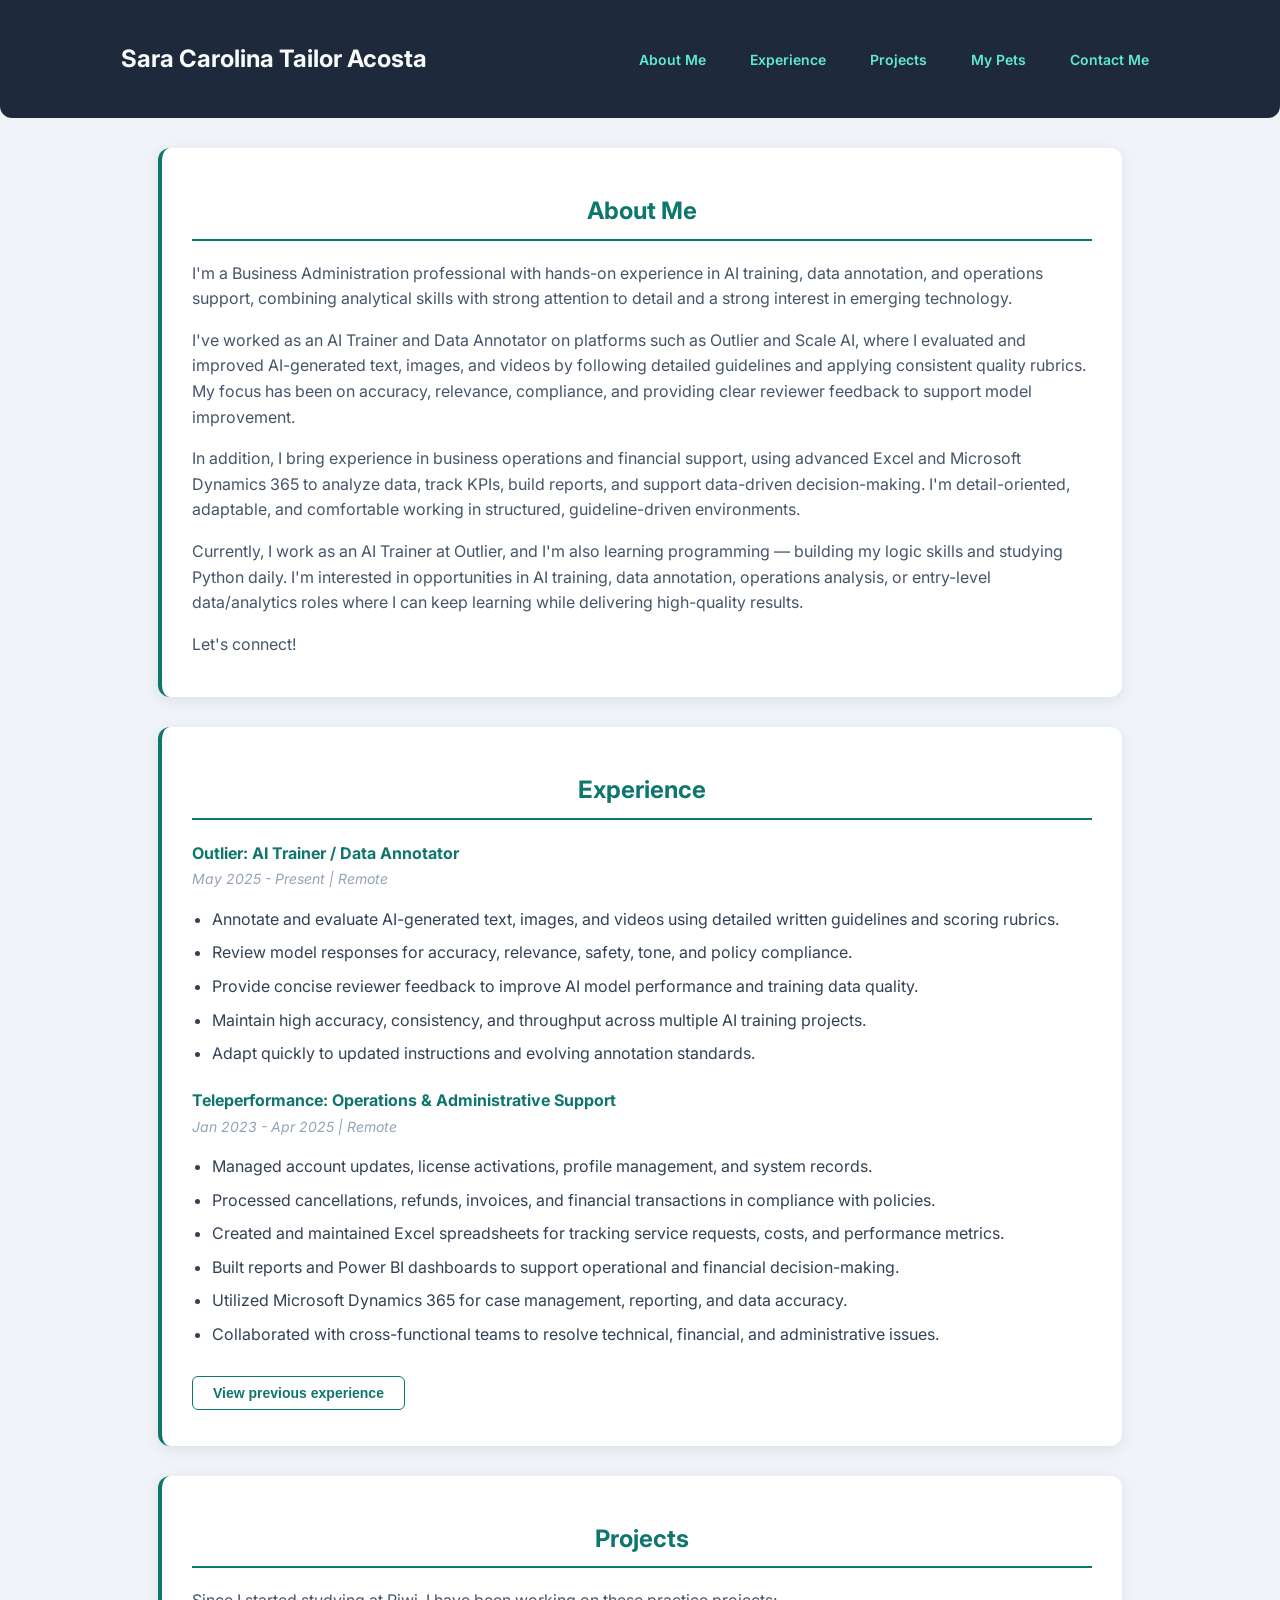
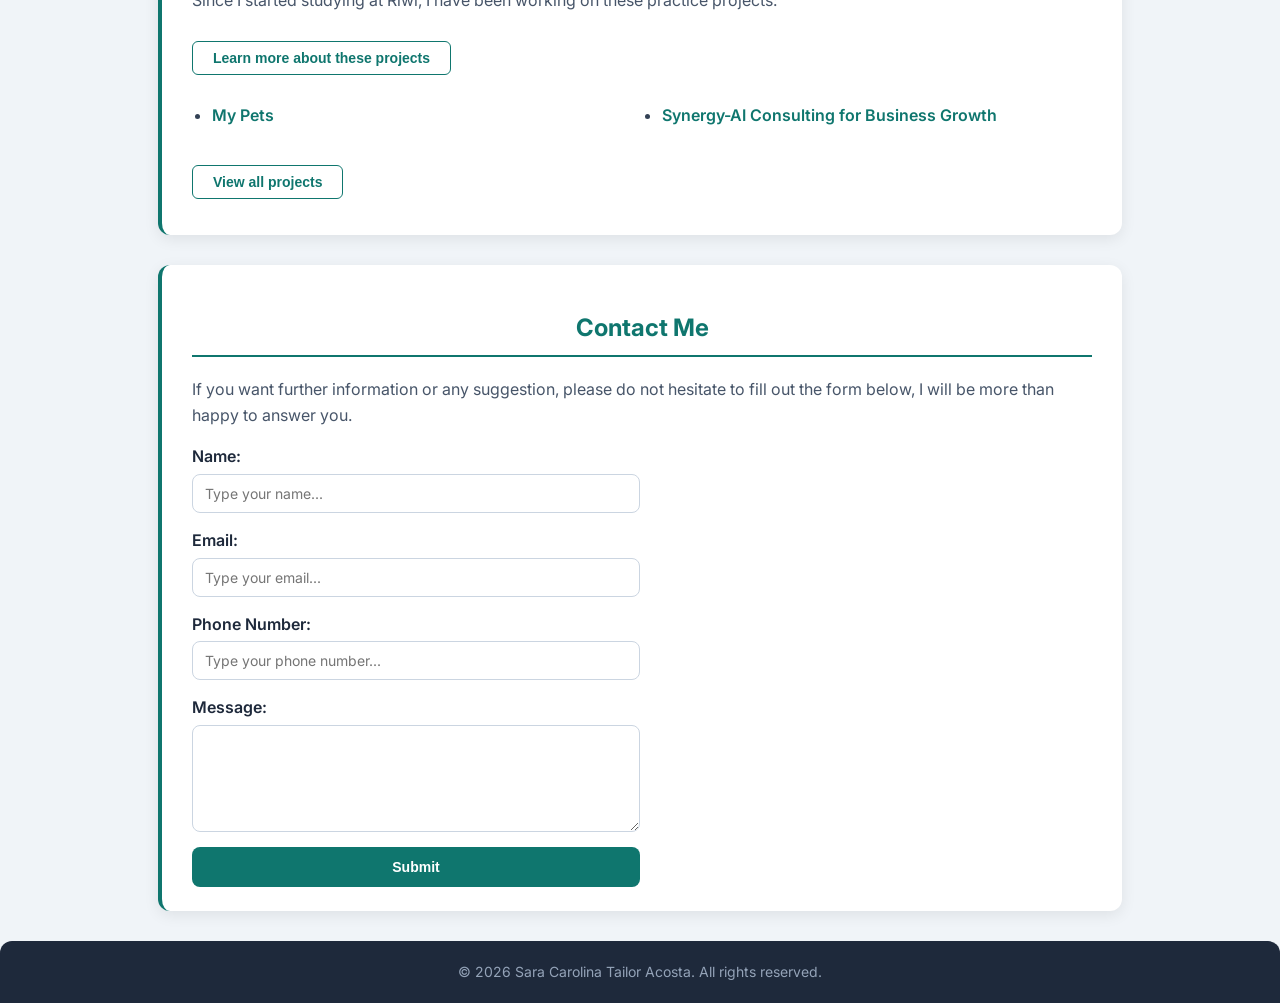
==== commit 4e6f1025: "Upload files" ====
--- a/index.html
+++ b/index.html
@@ -48,8 +48,8 @@
         In addition, I bring experience in business operations and financial
         support, using advanced Excel and Microsoft Dynamics 365 to analyze
         data, track KPIs, build reports, and support data-driven
-        decision-making. I'm detail-oriented, adaptable, and comfortable
-        working in structured, guideline-driven environments.
+        decision-making. I'm detail-oriented, adaptable, and comfortable working
+        in structured, guideline-driven environments.
       </p>
       <p>
         Currently, I work as an AI Trainer at Outlier, and I'm also learning
@@ -118,7 +118,7 @@
         </li>
       </ul>
 
-      <div id="previous-experience" class="hidden">
+      <div id="previous-experience">
         <h4>Majorel Colombia - Entry Level Case Manager</h4>
         <p class="job-date">Jan 2022 - Nov 2022 | Hybrid</p>
         <ul>
@@ -177,32 +177,23 @@
       <ul>
         <li><a href="mascotas.html">My Pets</a></li>
         <li>
+          <a href="https://github.com/SaraTailorA/Synergy-AI" target="_blank">
+            Synergy-AI Consulting for Business Growth
+          </a>
+        </li>
+        <li class="hidden extra-project">
+          <a href="https://github.com/SaraTailorA/final_test" target="_blank">
+            Students Registration System
+          </a>
+        </li>
+        <li class="hidden extra-project">
           <a
-            href="https://github.com/SaraTailorA/Synergy-AI"
+            href="https://github.com/SaraTailorA/RegistroDeInventario"
             target="_blank"
           >
-            Synergy-AI Consulting for Business Growth
+            Inventory Management System
           </a>
         </li>
-
-        <div id="more-projects" class="hidden">
-          <li>
-            <a
-              href="https://github.com/SaraTailorA/final_test"
-              target="_blank"
-            >
-              Students Registration System
-            </a>
-          </li>
-          <li>
-            <a
-              href="https://github.com/SaraTailorA/RegistroDeInventario"
-              target="_blank"
-            >
-              Inventory Management System
-            </a>
-          </li>
-        </div>
       </ul>
 
       <button id="toggle-projects-btn" class="btn-secondary" type="button">
@@ -214,8 +205,8 @@
       <h2>Contact Me</h2>
       <p>
         If you want further information or any suggestion, please do not
-        hesitate to fill out the form below, I will be more than happy to
-        answer you.
+        hesitate to fill out the form below, I will be more than happy to answer
+        you.
       </p>
       <form>
         <label for="name">Name:</label>
@@ -244,4 +235,4 @@
 
     <script src="script.js"></script>
   </body>
-</html>+</html>
--- a/styles.css
+++ b/styles.css
@@ -22,8 +22,8 @@
   --font-size-2xl: 2rem;
 
   --radius: 12px;
-  --shadow: 0 4px 15px rgba(0, 0, 0, 0.08);
-  --shadow-hover: 0 6px 20px rgba(0, 0, 0, 0.12);
+  --shadow: 0 4px 15px #00000014;
+  --shadow-hover: 0 6px 20px #0000001f;
   --transition: 0.3s ease;
 }
 
@@ -175,7 +175,7 @@
   aspect-ratio: 1/1;
   object-fit: cover;
   border-radius: var(--radius);
-  box-shadow: 0 4px 12px rgba(0, 0, 0, 0.15);
+  box-shadow: 0 4px 12px #00000026;
   display: block;
   margin: 0.625rem auto 0.9375rem auto;
 }
@@ -208,7 +208,7 @@
 textarea:focus {
   outline: none;
   border-color: var(--color-primary);
-  box-shadow: 0 0 0 3px rgba(15, 118, 110, 0.15);
+  box-shadow: 0 0 0 3px #0F766E26;
 }
 
 button[type="submit"] {
@@ -339,4 +339,7 @@
   form {
     max-width: 100%;
   }
+}
+#previous-experience {
+  display: none;
 }
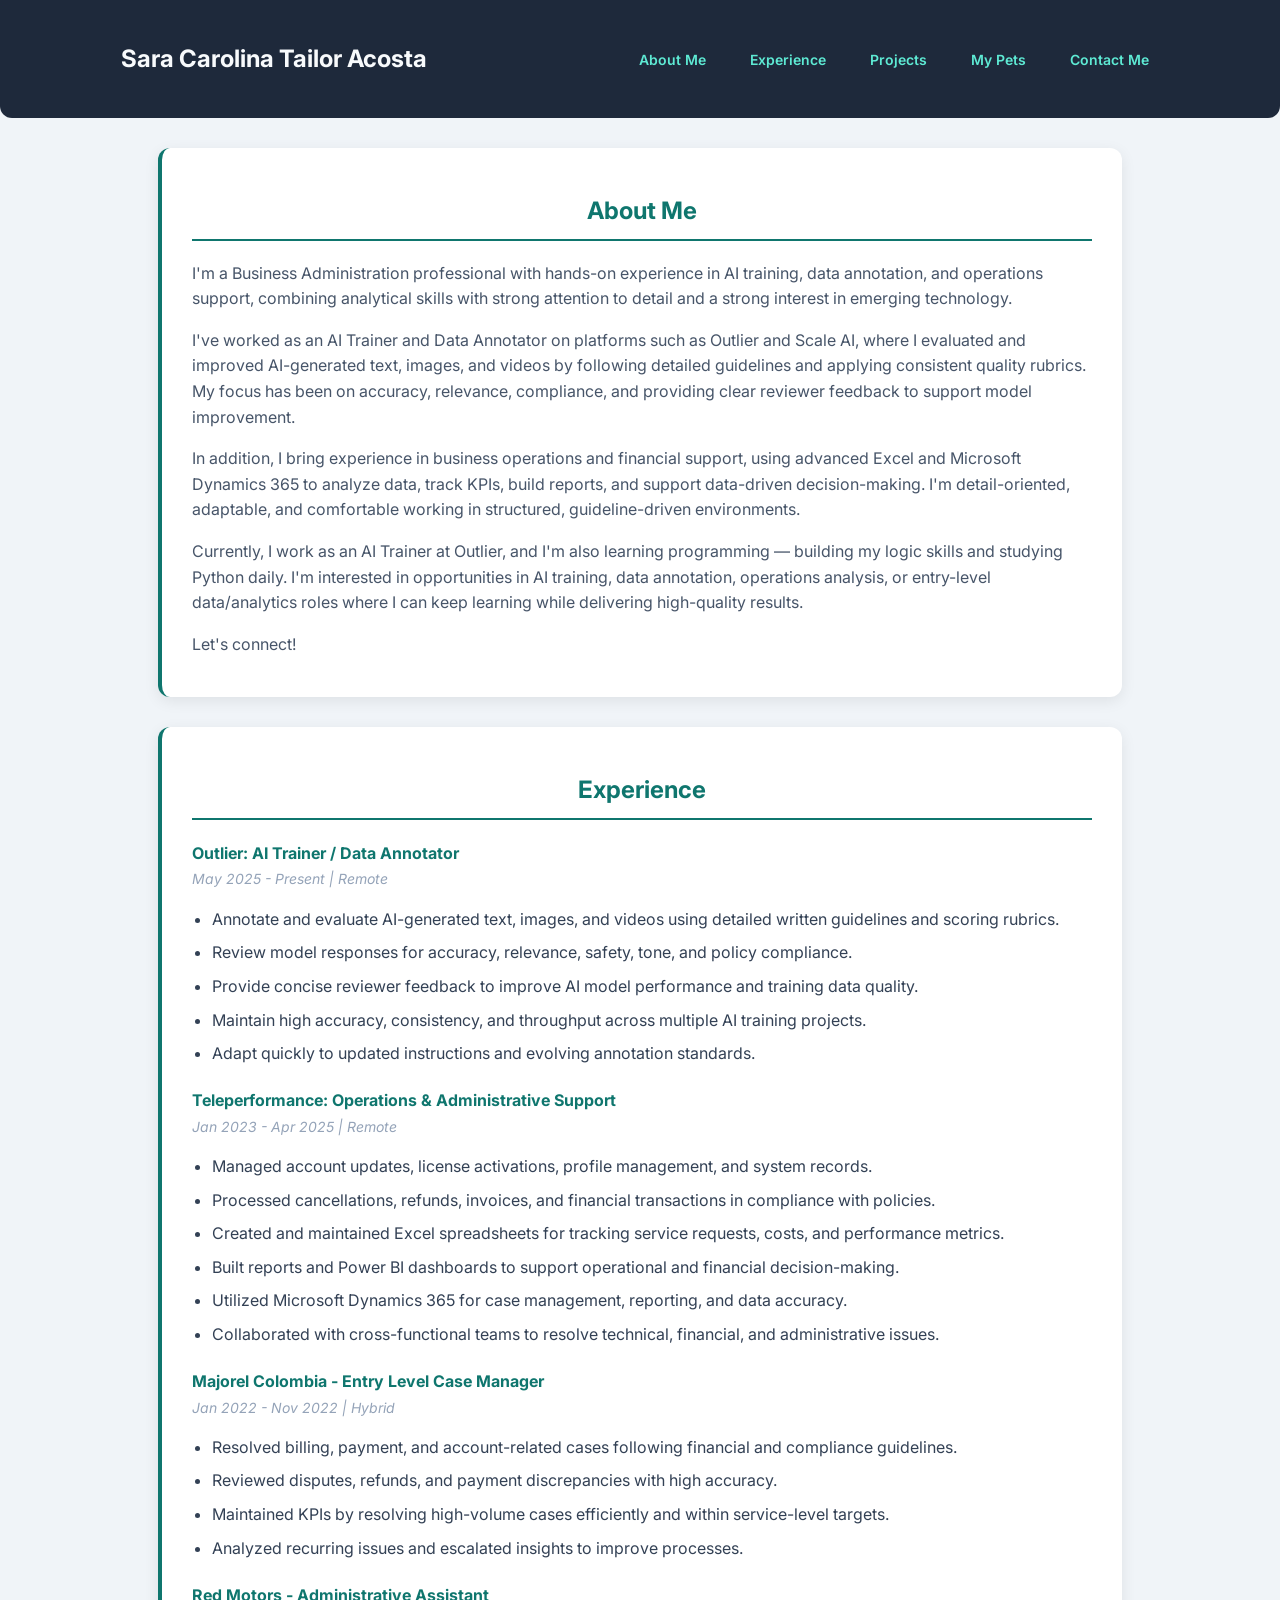
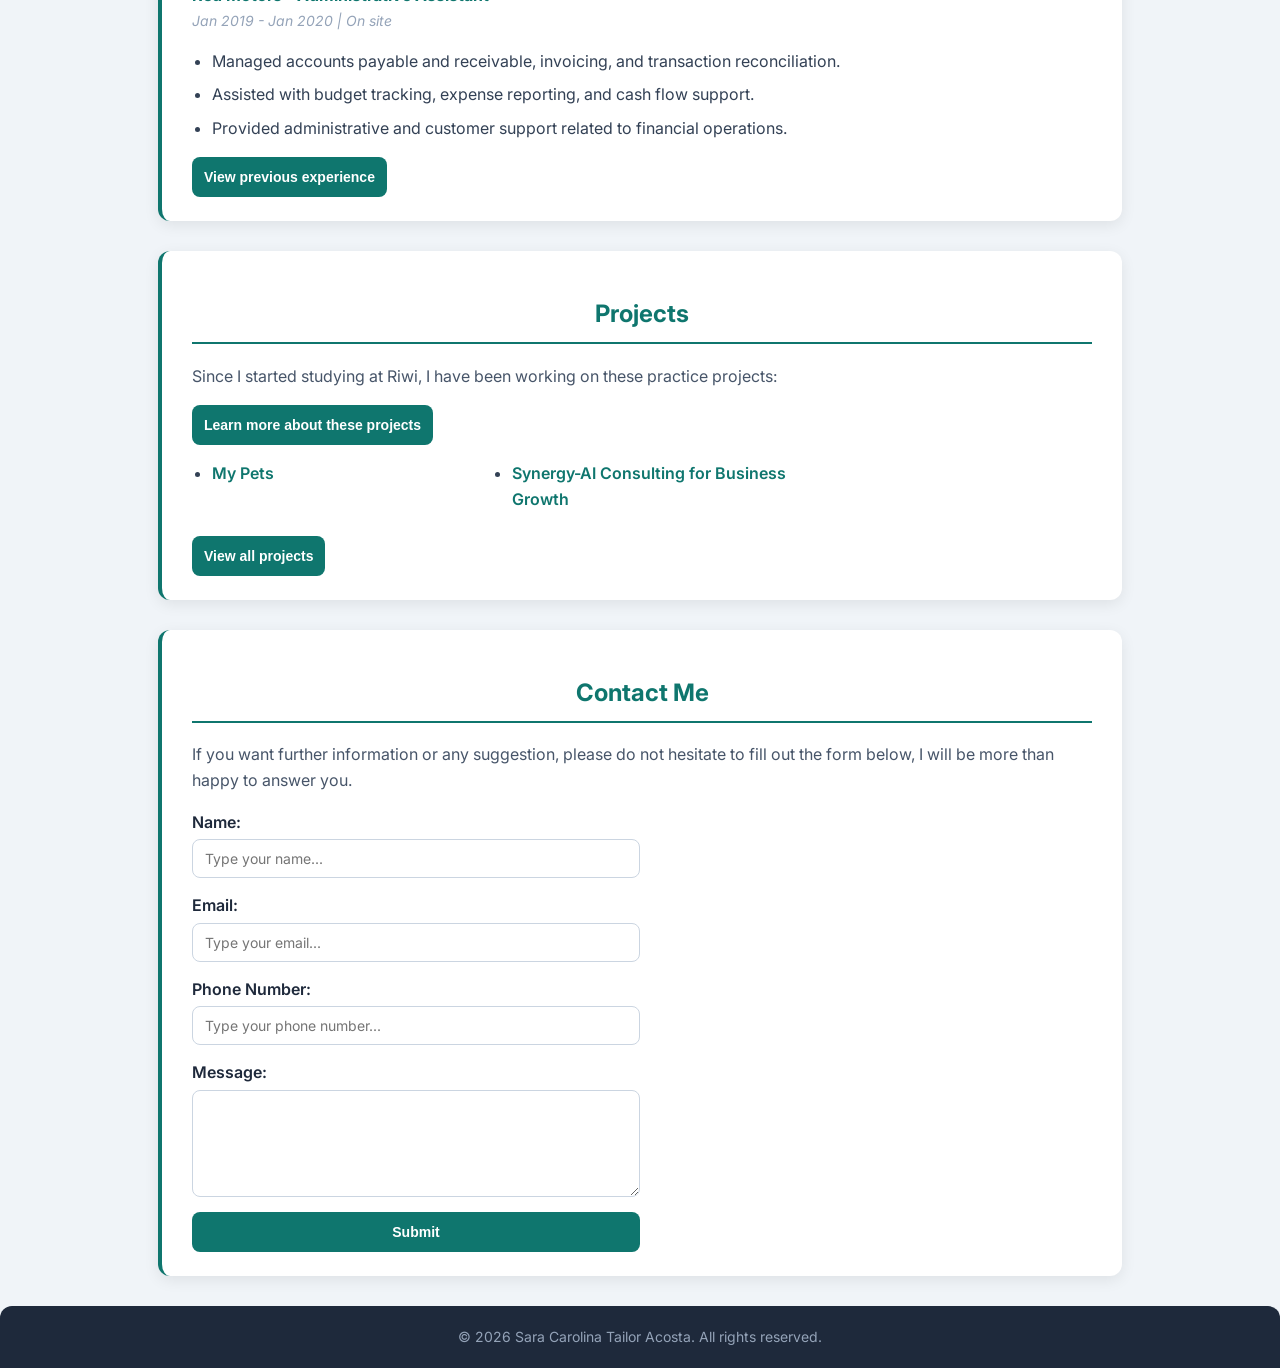
==== commit 2cb4676c: "Upload files" ====
--- a/index.html
+++ b/index.html
@@ -4,7 +4,7 @@
     <meta charset="UTF-8" />
     <meta name="viewport" content="width=device-width, initial-scale=1.0" />
     <title>Personal Profile</title>
-    <link rel="stylesheet" href="styles.css" />
+    <link rel="stylesheet" href="style.min.css" />
     <link rel="preconnect" href="https://fonts.googleapis.com" />
     <link rel="preconnect" href="https://fonts.gstatic.com" crossorigin />
     <link
--- a/style.min.css
+++ b/style.min.css
@@ -0,0 +1,8 @@
+:root {--color-primary: #0F766E;--color-primary-dark: #134E4A;--color-primary-light: #5EEAD4;--color-primary-bg: #F0FDFA;--color-dark: #1E293B;--color-text: #334155;--color-text-light: #475569;--color-muted: #94A3B8;--color-border: #CBD5E1;--color-border-light: #E2E8F0;--color-bg: #F0F4F8;--color-card: #F8FAFC;--color-white: #FFFFFF;--font-family: 'Inter', 'Segoe UI', Tahoma, Geneva, Verdana, sans-serif;--font-size-base: 1rem;--font-size-sm: 0.875rem;--font-size-lg: 1.125rem;  --font-size-xl: 1.5rem;--font-size-2xl: 2rem;--radius: 12px;--shadow: 0 4px 15px rgba(0, 0, 0, 0.08);
+  --shadow-hover: 0 6px 20px rgba(0, 0, 0, 0.12);--transition: 0.3s ease;}body {font-family: var(--font-family);font-size: var(--font-size-base);line-height: 1.6;margin: 0;padding: 0;background-color: var(--color-bg);color: var(--color-text);}h1 {color: var(--color-dark);text-align: center;margin: 0;padding: 1.25rem 0;font-size: var(--font-size-2xl);}h2 {color: var(--color-primary);border-bottom: 2px solid var(--color-primary);padding-bottom: 0.5rem;text-align: center;font-size: var(--font-size-xl);}h3 {color: var(--color-dark);text-align: center;font-size: var(--font-size-lg);}h4 {
+  color: var(--color-primary);margin-bottom: 0.125rem;}p {color: var(--color-text-light);font-size: var(--font-size-base);}header {background-color: var(--color-dark);padding: 1.25rem;margin-bottom: 1.875rem;border-radius: 0 0 var(--radius) var(--radius);display: flex;align-items: center;justify-content: space-around;position: sticky;top: 0;z-index: 1000;}header h1 {color: var(--color-card);font-size: 1.5rem;}nav ul {list-style: none;padding: 0;margin: 0;display: flex;justify-content: center;gap: 1.5rem;}nav a {text-decoration: none;color: var(--color-primary-light);font-weight: 600;padding: 0.3rem 0.625rem;border-radius: 5px;transition: all var(--transition);font-size: var(--font-size-sm);}nav a:hover {color: var(--color-primary-bg);background-color: var(--color-primary);}section {margin: 0 auto 1.875rem auto;max-width: 56.25rem;padding: 1.5rem 1.875rem;background: var(--color-white);border-radius: var(--radius);box-shadow: var(--shadow);border-left: 4px solid var(--color-primary);}section a {color: var(--color-primary);text-decoration: none;font-weight: 600;transition: color var(--transition);}section a:hover {color: var(--color-primary-dark);text-decoration: underline;}section ul {padding-left: 1.25rem;}section ul li {margin-bottom: 0.5rem;
+  font-size: var(--font-size-base);}#projects ul {display: grid;grid-template-columns: repeat(3, 1fr);gap: 1.25rem;}.gallery {display: grid;grid-template-columns: repeat(3, 1fr);gap: 1.25rem;border-left: 4px solid var(--color-primary);}.pet-card {border: 1px solid var(--color-border-light);padding: 1.25rem;
+  border-radius: var(--radius);background-color: var(--color-card);transition: transform 0.2s ease;}.pet-card:hover {transform: translateY(-3px);box-shadow: var(--shadow-hover);}.pet-card img {width: 100%;
+  max-width: 100%;height: auto;aspect-ratio: 1/1;object-fit: cover;border-radius: var(--radius);box-shadow: 0 4px 12px rgba(0, 0, 0, 0.15);display: block;margin: 0.625rem auto 0.9375rem auto;}form {
+  display: flex;flex-direction: column;max-width: 28rem;}label {font-weight: 600;margin-bottom: 0.25rem;color: var(--color-dark);font-size: var(--font-size-base);}input,textarea {margin-bottom: 0.9375rem;padding: 0.625rem 0.75rem;border-radius: 8px;border: 1px solid var(--color-border);font-family: inherit;
+  font-size: var(--font-size-sm);transition: border-color var(--transition);}input:focus,textarea:focus {outline: none;border-color: var(--color-primary);box-shadow: 0 0 0 3px rgba(15, 118, 110, 0.15);}.btn,button {padding: 0.75rem;border-radius: 8px;border: none;background-color: var(--color-primary);color: var(--color-white);font-weight: 600;font-size: var(--font-size-sm);cursor: pointer;transition: background-color var(--transition);}.btn:hover,button:hover {background-color: var(--color-primary-dark);}footer {text-align: center;padding: 1.25rem;margin-top: 1.875rem;background-color: var(--color-dark);border-radius: var(--radius) var(--radius) 0 0;}footer p {color: var(--color-muted);margin: 0;font-size: var(--font-size-sm);}.job-date {color: var(--color-muted);font-size: var(--font-size-sm);font-style: italic;margin: 0.125rem 0 0.625rem 0;}#welcome-msg {background-color: var(--color-primary-bg);border: 2px solid var(--color-primary);color: var(--color-primary-dark);padding: 1rem 1.5rem;border-radius: var(--radius);text-align: center;font-weight: 600;font-size: var(--font-size-lg);max-width: 56.25rem;margin: 0 auto 1.25rem auto;display: none;}.hidden {display: none;}@media (max-width: 1024px) {#projects ul {grid-template-columns: repeat(2, 1fr);}.gallery {grid-template-columns: repeat(3, 1fr);}section {margin: 0 1rem 1.5rem 1rem;padding: 1.25rem 1.5rem;}}@media (max-width: 600px) {header {flex-direction: column;text-align: center;padding: 1rem;}header h1 {font-size: 1.25rem;margin-bottom: 0.75rem;}nav ul {flex-direction: column;align-items: center;gap: 0.75rem;}#projects ul {grid-template-columns: 1fr;}.gallery {grid-template-columns: repeat(2, 1fr);gap: 0.75rem;}section {margin: 0 0.75rem 1.25rem 0.75rem;padding: 1rem;}h2 {font-size: 1.25rem;}form {max-width: 100%;}}
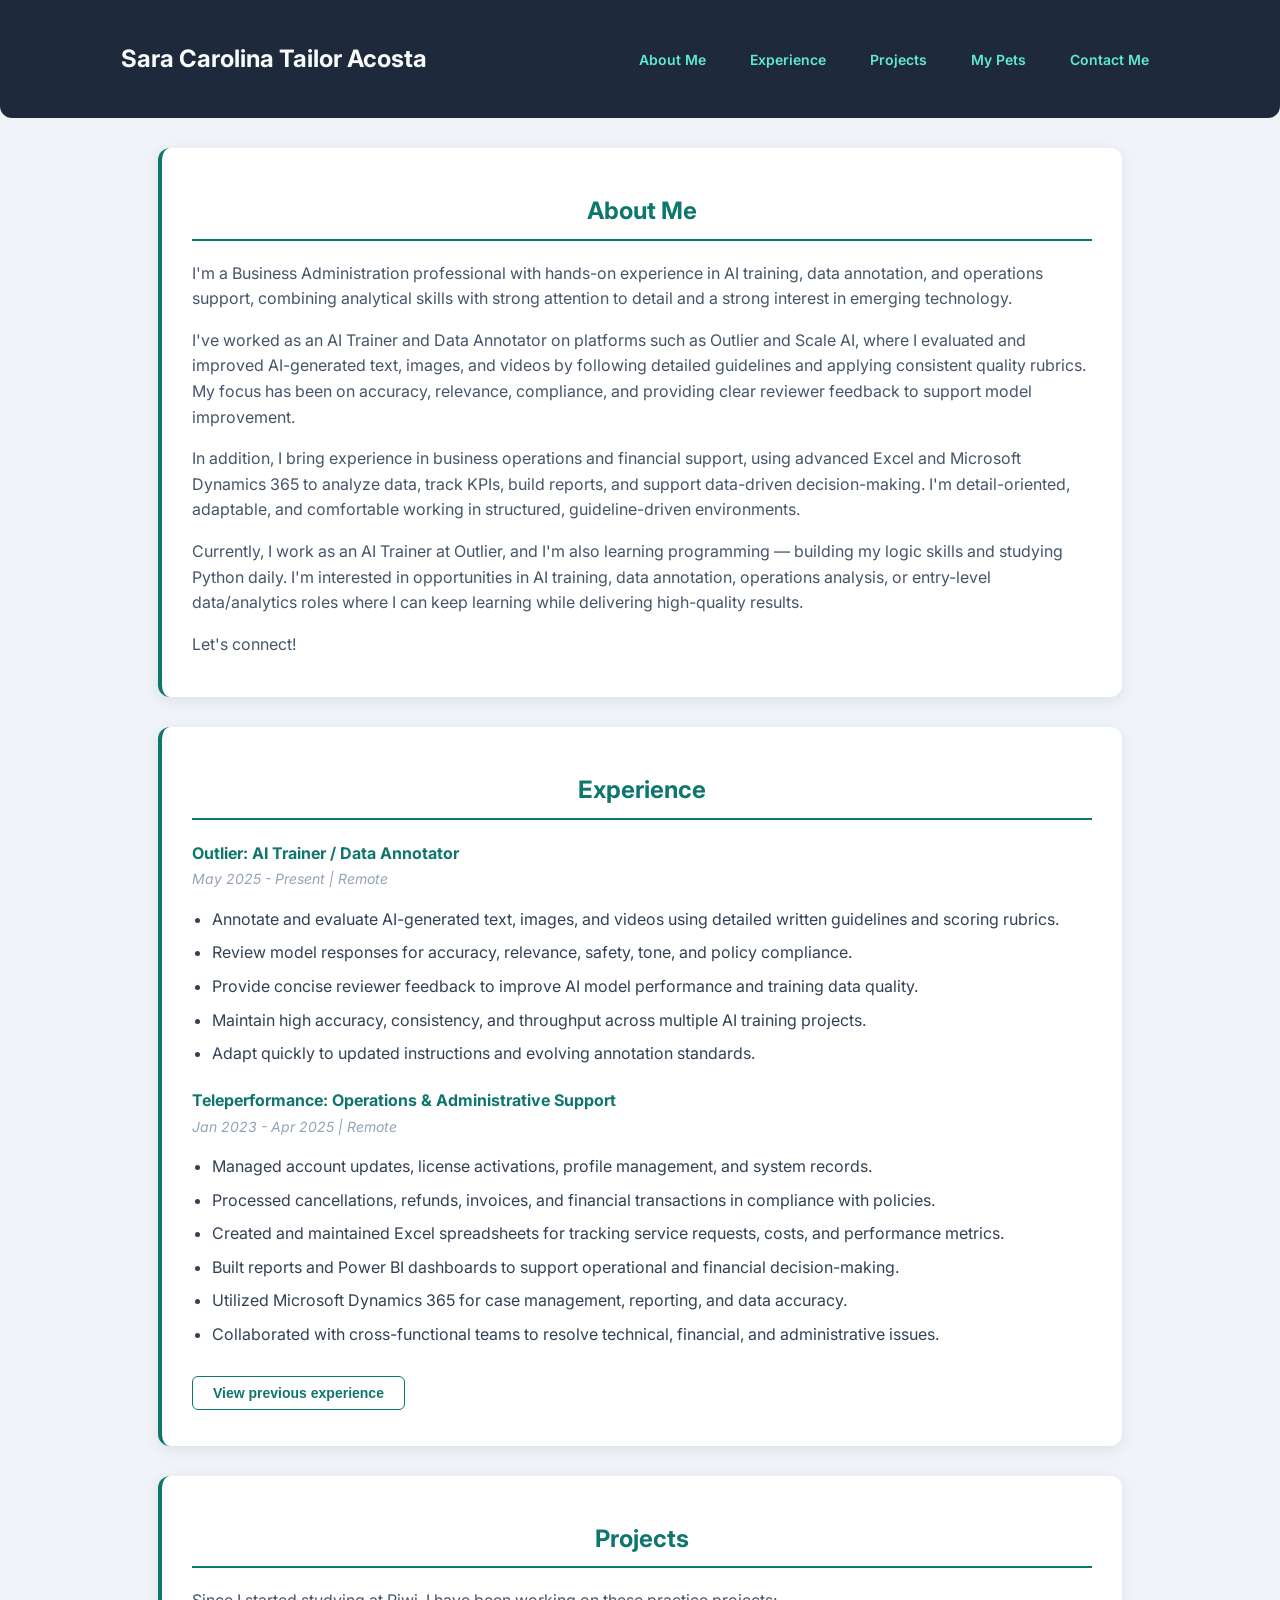
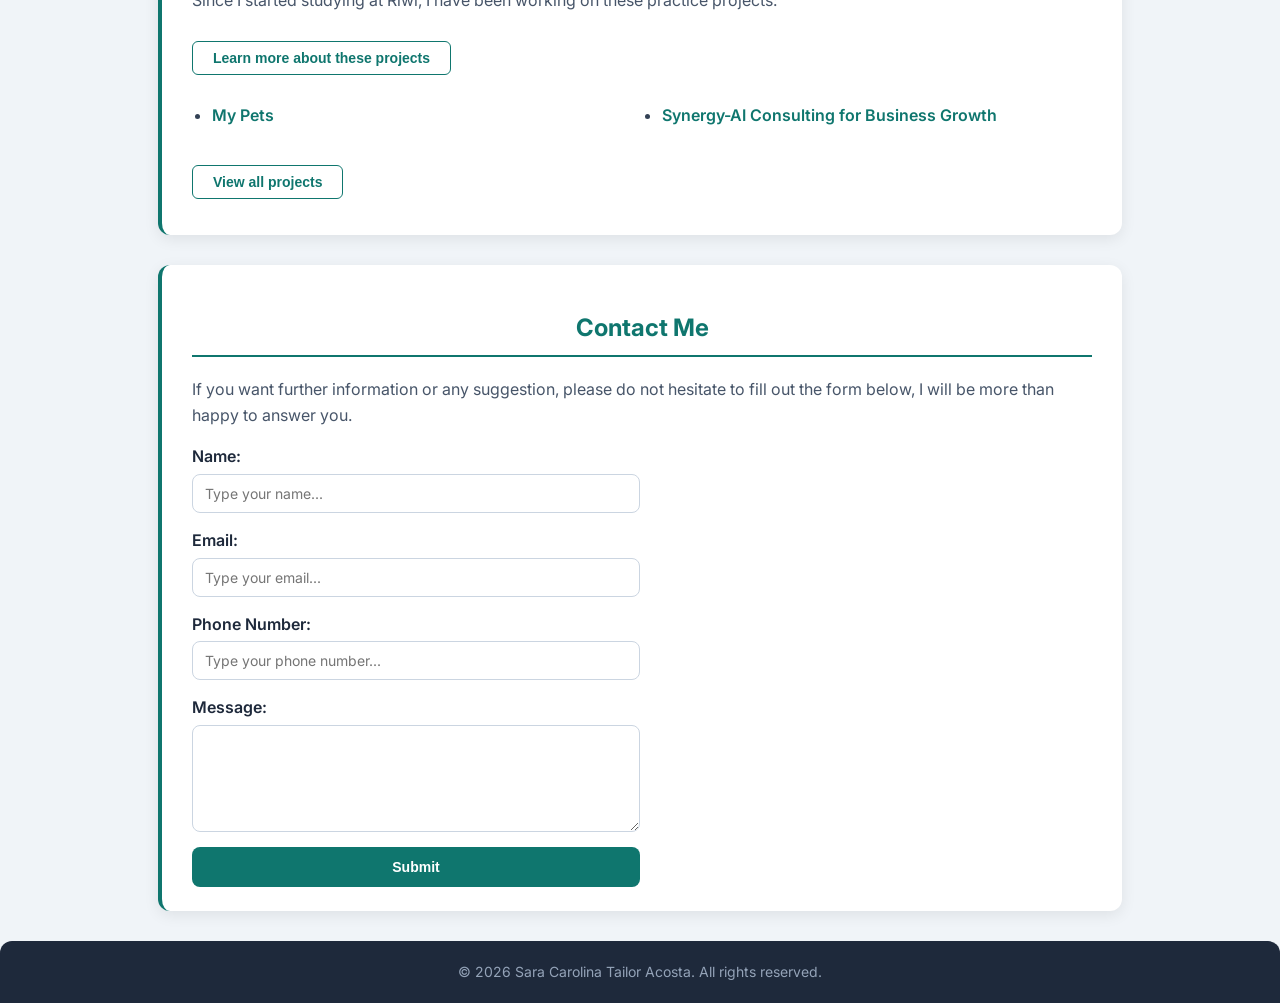
==== commit e6925a9f: "update code" ====
--- a/index.html
+++ b/index.html
@@ -118,7 +118,7 @@
         </li>
       </ul>
 
-      <div id="previous-experience">
+      <div id="previous-experience" class="hidden">
         <h4>Majorel Colombia - Entry Level Case Manager</h4>
         <p class="job-date">Jan 2022 - Nov 2022 | Hybrid</p>
         <ul>
--- a/style.min.css
+++ b/style.min.css
@@ -1,8 +1 @@
-:root {--color-primary: #0F766E;--color-primary-dark: #134E4A;--color-primary-light: #5EEAD4;--color-primary-bg: #F0FDFA;--color-dark: #1E293B;--color-text: #334155;--color-text-light: #475569;--color-muted: #94A3B8;--color-border: #CBD5E1;--color-border-light: #E2E8F0;--color-bg: #F0F4F8;--color-card: #F8FAFC;--color-white: #FFFFFF;--font-family: 'Inter', 'Segoe UI', Tahoma, Geneva, Verdana, sans-serif;--font-size-base: 1rem;--font-size-sm: 0.875rem;--font-size-lg: 1.125rem;  --font-size-xl: 1.5rem;--font-size-2xl: 2rem;--radius: 12px;--shadow: 0 4px 15px rgba(0, 0, 0, 0.08);
-  --shadow-hover: 0 6px 20px rgba(0, 0, 0, 0.12);--transition: 0.3s ease;}body {font-family: var(--font-family);font-size: var(--font-size-base);line-height: 1.6;margin: 0;padding: 0;background-color: var(--color-bg);color: var(--color-text);}h1 {color: var(--color-dark);text-align: center;margin: 0;padding: 1.25rem 0;font-size: var(--font-size-2xl);}h2 {color: var(--color-primary);border-bottom: 2px solid var(--color-primary);padding-bottom: 0.5rem;text-align: center;font-size: var(--font-size-xl);}h3 {color: var(--color-dark);text-align: center;font-size: var(--font-size-lg);}h4 {
-  color: var(--color-primary);margin-bottom: 0.125rem;}p {color: var(--color-text-light);font-size: var(--font-size-base);}header {background-color: var(--color-dark);padding: 1.25rem;margin-bottom: 1.875rem;border-radius: 0 0 var(--radius) var(--radius);display: flex;align-items: center;justify-content: space-around;position: sticky;top: 0;z-index: 1000;}header h1 {color: var(--color-card);font-size: 1.5rem;}nav ul {list-style: none;padding: 0;margin: 0;display: flex;justify-content: center;gap: 1.5rem;}nav a {text-decoration: none;color: var(--color-primary-light);font-weight: 600;padding: 0.3rem 0.625rem;border-radius: 5px;transition: all var(--transition);font-size: var(--font-size-sm);}nav a:hover {color: var(--color-primary-bg);background-color: var(--color-primary);}section {margin: 0 auto 1.875rem auto;max-width: 56.25rem;padding: 1.5rem 1.875rem;background: var(--color-white);border-radius: var(--radius);box-shadow: var(--shadow);border-left: 4px solid var(--color-primary);}section a {color: var(--color-primary);text-decoration: none;font-weight: 600;transition: color var(--transition);}section a:hover {color: var(--color-primary-dark);text-decoration: underline;}section ul {padding-left: 1.25rem;}section ul li {margin-bottom: 0.5rem;
-  font-size: var(--font-size-base);}#projects ul {display: grid;grid-template-columns: repeat(3, 1fr);gap: 1.25rem;}.gallery {display: grid;grid-template-columns: repeat(3, 1fr);gap: 1.25rem;border-left: 4px solid var(--color-primary);}.pet-card {border: 1px solid var(--color-border-light);padding: 1.25rem;
-  border-radius: var(--radius);background-color: var(--color-card);transition: transform 0.2s ease;}.pet-card:hover {transform: translateY(-3px);box-shadow: var(--shadow-hover);}.pet-card img {width: 100%;
-  max-width: 100%;height: auto;aspect-ratio: 1/1;object-fit: cover;border-radius: var(--radius);box-shadow: 0 4px 12px rgba(0, 0, 0, 0.15);display: block;margin: 0.625rem auto 0.9375rem auto;}form {
-  display: flex;flex-direction: column;max-width: 28rem;}label {font-weight: 600;margin-bottom: 0.25rem;color: var(--color-dark);font-size: var(--font-size-base);}input,textarea {margin-bottom: 0.9375rem;padding: 0.625rem 0.75rem;border-radius: 8px;border: 1px solid var(--color-border);font-family: inherit;
-  font-size: var(--font-size-sm);transition: border-color var(--transition);}input:focus,textarea:focus {outline: none;border-color: var(--color-primary);box-shadow: 0 0 0 3px rgba(15, 118, 110, 0.15);}.btn,button {padding: 0.75rem;border-radius: 8px;border: none;background-color: var(--color-primary);color: var(--color-white);font-weight: 600;font-size: var(--font-size-sm);cursor: pointer;transition: background-color var(--transition);}.btn:hover,button:hover {background-color: var(--color-primary-dark);}footer {text-align: center;padding: 1.25rem;margin-top: 1.875rem;background-color: var(--color-dark);border-radius: var(--radius) var(--radius) 0 0;}footer p {color: var(--color-muted);margin: 0;font-size: var(--font-size-sm);}.job-date {color: var(--color-muted);font-size: var(--font-size-sm);font-style: italic;margin: 0.125rem 0 0.625rem 0;}#welcome-msg {background-color: var(--color-primary-bg);border: 2px solid var(--color-primary);color: var(--color-primary-dark);padding: 1rem 1.5rem;border-radius: var(--radius);text-align: center;font-weight: 600;font-size: var(--font-size-lg);max-width: 56.25rem;margin: 0 auto 1.25rem auto;display: none;}.hidden {display: none;}@media (max-width: 1024px) {#projects ul {grid-template-columns: repeat(2, 1fr);}.gallery {grid-template-columns: repeat(3, 1fr);}section {margin: 0 1rem 1.5rem 1rem;padding: 1.25rem 1.5rem;}}@media (max-width: 600px) {header {flex-direction: column;text-align: center;padding: 1rem;}header h1 {font-size: 1.25rem;margin-bottom: 0.75rem;}nav ul {flex-direction: column;align-items: center;gap: 0.75rem;}#projects ul {grid-template-columns: 1fr;}.gallery {grid-template-columns: repeat(2, 1fr);gap: 0.75rem;}section {margin: 0 0.75rem 1.25rem 0.75rem;padding: 1rem;}h2 {font-size: 1.25rem;}form {max-width: 100%;}}+body,nav ul{padding:0;margin:0}nav a,section a{text-decoration:none;font-weight:600}#projects ul,.gallery{display:grid;gap:1.25rem}.gallery,section{border-left:4px solid var(--color-primary)}form,header,nav ul{display:flex}h1,h3,label{color:var(--color-dark)}.btn-secondary:hover,button[type=submit]{background-color:var(--color-primary);color:var(--color-white)}#welcome-msg,section a:hover{color:var(--color-primary-dark)}#welcome-msg,.btn-secondary,label,nav a,section a{font-weight:600}#welcome-msg,footer,h1,h2,h3{text-align:center}footer,header{padding:1.25rem;background-color:var(--color-dark)}body,footer p,h1,nav ul{margin:0}:root{--color-primary:#0F766E;--color-primary-dark:#134E4A;--color-primary-light:#5EEAD4;--color-primary-bg:#F0FDFA;--color-dark:#1E293B;--color-text:#334155;--color-text-light:#475569;--color-muted:#94A3B8;--color-border:#CBD5E1;--color-border-light:#E2E8F0;--color-bg:#F0F4F8;--color-card:#F8FAFC;--color-white:#FFFFFF;--font-family:'Inter','Segoe UI',Tahoma,Geneva,Verdana,sans-serif;--font-size-base:1rem;--font-size-sm:0.875rem;--font-size-lg:1.125rem;--font-size-xl:1.5rem;--font-size-2xl:2rem;--radius:12px;--shadow:0 4px 15px #00000014;--shadow-hover:0 6px 20px #0000001f;--transition:0.3s ease}body{font-family:var(--font-family);font-size:var(--font-size-base);line-height:1.6;background-color:var(--color-bg);color:var(--color-text)}h1{padding:1.25rem 0;font-size:var(--font-size-2xl)}h2,header h1{font-size:var(--font-size-xl)}h2{color:var(--color-primary);border-bottom:2px solid var(--color-primary);padding-bottom:.5rem}h3{font-size:var(--font-size-lg)}#welcome-msg,label,p,section ul li{font-size:var(--font-size-base)}p{color:var(--color-text-light)}header{margin-bottom:1.875rem;border-radius:0 0 var(--radius) var(--radius);align-items:center;justify-content:space-around;position:sticky;top:0;z-index:1000}header h1{color:var(--color-card)}nav ul{list-style:none;justify-content:center;gap:1.5rem}nav a{color:var(--color-primary-light);padding:.3rem .625rem;border-radius:5px;transition:all var(--transition);font-size:var(--font-size-sm)}.btn-secondary,section a,section h4{color:var(--color-primary)}nav a:hover{color:var(--color-primary-bg);background-color:var(--color-primary)}section{margin:0 auto 1.875rem;max-width:56.25rem;padding:1.5rem 1.875rem;background:var(--color-white);border-radius:var(--radius);box-shadow:var(--shadow)}section a{transition:color var(--transition)}section a:hover{text-decoration:underline}section ul{padding-left:1.25rem}section ul li{margin-bottom:.5rem}section h4{margin-bottom:.125rem}#projects ul{grid-template-columns:repeat(2,1fr)}.gallery{grid-template-columns:repeat(3,1fr)}.pet-card{border:1px solid var(--color-border-light);padding:1.25rem;border-radius:var(--radius);background-color:var(--color-card);transition:transform .2s}.pet-card:hover{transform:translateY(-3px);box-shadow:var(--shadow-hover)}.pet-card img{width:100%;max-width:100%;height:auto;aspect-ratio:1/1;object-fit:cover;border-radius:var(--radius);box-shadow:0 4px 12px #00000026;display:block;margin:.625rem auto .9375rem}form{flex-direction:column;max-width:28rem}label{margin-bottom:.25rem}input,textarea{margin-bottom:.9375rem;padding:.625rem .75rem;border-radius:8px;border:1px solid var(--color-border);font-family:inherit;font-size:var(--font-size-sm);transition:border-color var(--transition)}input:focus,textarea:focus{outline:0;border-color:var(--color-primary);box-shadow:0 0 0 3px #0f766E26}button[type=submit]{padding:.75rem 1.5rem;border-radius:8px;border:none;font-weight:600;font-size:var(--font-size-sm);cursor:pointer;transition:background-color var(--transition)}button[type=submit]:hover{background-color:var(--color-primary-dark)}.btn-secondary{padding:.5rem 1.25rem;border-radius:6px;border:1px solid var(--color-primary);background-color:transparent;font-size:var(--font-size-sm);cursor:pointer;transition:all var(--transition);margin:.75rem 0;display:inline-block}.job-date,footer p{color:var(--color-muted);font-size:var(--font-size-sm)}#welcome-msg,.hidden{display:none}#welcome-msg{background-color:var(--color-primary-bg);border:1px solid var(--color-primary);padding:1rem 1.5rem;border-radius:var(--radius);max-width:56.25rem;margin:0 auto 1.25rem}.job-date{font-style:italic;margin:.125rem 0 .625rem}footer{margin-top:1.875rem;border-radius:var(--radius) var(--radius) 0 0}@media (max-width:1024px){#projects ul{grid-template-columns:repeat(2,1fr)}.gallery{grid-template-columns:repeat(3,1fr)}section{margin:0 1rem 1.5rem;padding:1.25rem 1.5rem}}@media (max-width:600px){h2,header h1{font-size:1.25rem}header{flex-direction:column;text-align:center;padding:1rem}header h1{margin-bottom:.75rem}nav ul{flex-direction:column;align-items:center;gap:.75rem}#projects ul{grid-template-columns:1fr}.gallery{grid-template-columns:repeat(2,1fr);gap:.75rem}section{margin:0 .75rem 1.25rem;padding:1rem}form{max-width:100%}}
